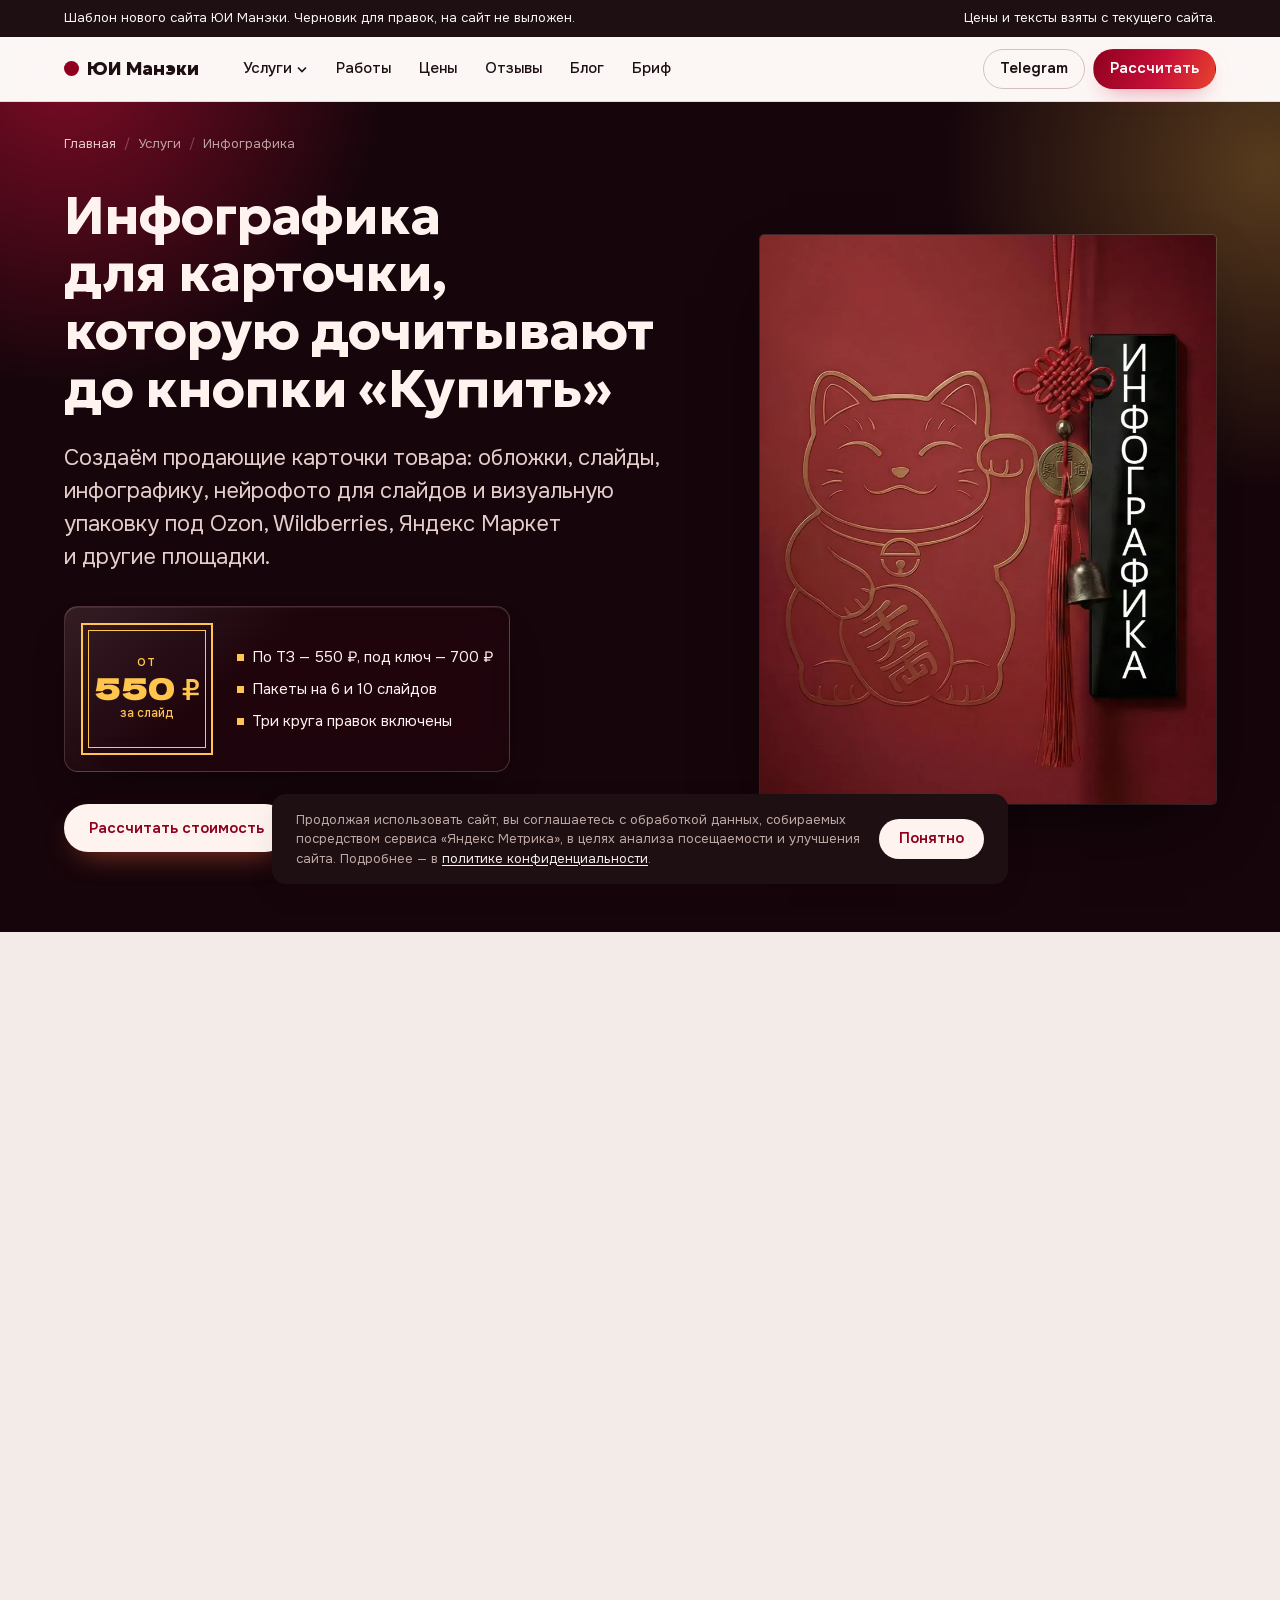
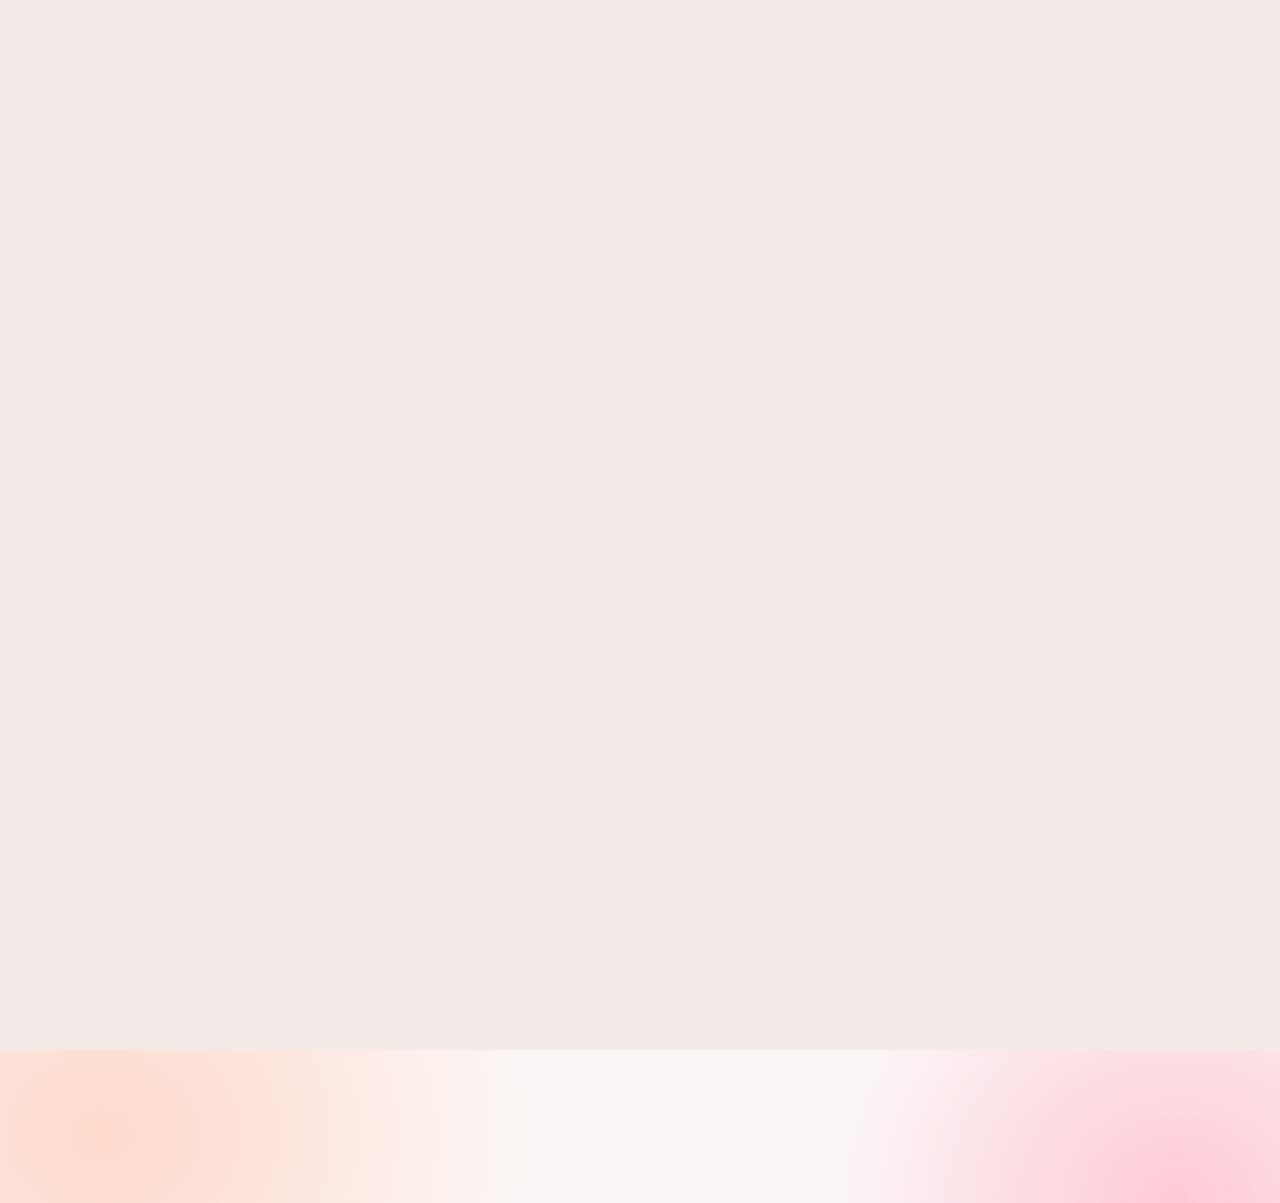
==== infografika-dlya-marketpleisov.html @ b100d5de "Шаблон нового сайта ЮИ Манэки для показа Черновик, не боевой сайт: страницы закрыты от поиска, заявк" ====
<!doctype html>
<html lang="ru">
<head>
<meta charset="utf-8">
<meta name="viewport" content="width=device-width, initial-scale=1, viewport-fit=cover">
<meta name="color-scheme" content="light">
<title>Инфографика для маркетплейсов — 550 ₽ за слайд, WB и Ozon</title>
<meta content="Продающие слайды: структура, акценты и превью под требования площадок. 550 ₽ за слайд, ИИ-фото для слайда от 300 ₽. Срок 2–3 дня." name="description"/>
<meta name="robots" content="noindex, nofollow">
<meta content="#090909" name="theme-color"/>
<meta content="#090909" name="msapplication-TileColor"/>
<meta content="/browserconfig.xml" name="msapplication-config"/>
<meta content="telephone=no" name="format-detection"/>
<meta content="Бюро визуального контента ЮИ Манэки" name="author"/>
<meta content="ru_RU" property="og:locale"/>
<meta content="website" property="og:type"/>
<meta content="ЮИ Манэки" property="og:site_name"/>
<meta content="Инфографика для маркетплейсов — карточки WB и Ozon от 550 ₽ за слайд | ЮИ Манэки" property="og:title"/>
<meta content="Создаём инфографику и дизайн карточек товаров для Ozon, Wildberries и Яндекс Маркета: обложки, слайды, структура и визуальная упаковка." property="og:description"/>
<meta content="https://ui-maneki.ru/infografika-dlya-marketpleisov.html" property="og:url"/>
<meta content="https://ui-maneki.ru/infografika-dlya-marketpleisov-stoimost-tarif.webp" property="og:image"/>
<meta content="image/webp" property="og:image:type"/>
<meta content="1600" property="og:image:width"/>
<meta content="567" property="og:image:height"/>
<meta content="Инфографика для маркетплейсов и дизайн карточек товара — ЮИ Манэки" property="og:image:alt"/>
<meta content="summary_large_image" name="twitter:card"/>
<meta content="Инфографика для маркетплейсов — карточки WB и Ozon от 550 ₽ за слайд | ЮИ Манэки" name="twitter:title"/>
<meta content="Инфографика для Ozon, Wildberries и Яндекс Маркета: продающие слайды, обложки, нейрофото и карточки товара." name="twitter:description"/>
<meta content="https://ui-maneki.ru/infografika-dlya-marketpleisov-stoimost-tarif.webp" name="twitter:image"/>
<link href="https://ui-maneki.ru/infografika-dlya-marketpleisov.html" rel="canonical"/>
<link href="https://ui-maneki.ru/infografika-dlya-marketpleisov.html" hreflang="ru-RU" rel="alternate"/>
<link href="https://ui-maneki.ru/infografika-dlya-marketpleisov.html" hreflang="x-default" rel="alternate"/>
<link href="https://ui-maneki.ru/favicon.ico" rel="shortcut icon" type="image/x-icon"/>
<link href="https://ui-maneki.ru/favicon.ico" rel="icon" sizes="any" type="image/x-icon"/>
<link href="https://ui-maneki.ru/favicon-48x48.png" rel="icon" sizes="48x48" type="image/png"/>
<link href="https://ui-maneki.ru/favicon-32x32.png" rel="icon" sizes="32x32" type="image/png"/>
<link href="https://ui-maneki.ru/favicon-16x16.png" rel="icon" sizes="16x16" type="image/png"/>
<link href="https://ui-maneki.ru/apple-touch-icon.png" rel="apple-touch-icon" sizes="180x180"/>
<link href="https://ui-maneki.ru/site.webmanifest" rel="manifest"/>
<script type="application/ld+json">{"@context": "https://schema.org", "@type": "WebPage", "@id": "https://ui-maneki.ru/infografika-dlya-marketpleisov.html#webpage", "name": "Инфографика для маркетплейсов и дизайн карточек товара", "url": "https://ui-maneki.ru/infografika-dlya-marketpleisov.html", "description": "Инфографика для маркетплейсов, дизайн карточек товара для Ozon, Wildberries и Яндекс Маркета.", "inLanguage": "ru", "isPartOf": {"@id": "https://ui-maneki.ru/#website"}, "about": {"@id": "https://ui-maneki.ru/#organization"}, "primaryImageOfPage": {"@type": "ImageObject", "url": "https://ui-maneki.ru/infografika-dlya-marketpleisov-stoimost-tarif.webp"}}</script>
<script type="application/ld+json">{"@context": "https://schema.org", "@type": "WebSite", "@id": "https://ui-maneki.ru/#website", "url": "https://ui-maneki.ru/", "name": "ЮИ Манэки", "inLanguage": "ru", "publisher": {"@id": "https://ui-maneki.ru/#organization"}, "description": "Бюро визуального контента ЮИ Манэки: нейрофото, нейровидео, нейроконтент и инфографика для брендов, товаров, маркетплейсов и соцсетей."}</script>
<script type="application/ld+json">{"@context": "https://schema.org", "@type": ["Organization", "ProfessionalService"], "priceRange": "₽₽", "taxID": "667010718983", "vatID": "667010718983", "@id": "https://ui-maneki.ru/#organization", "name": "Бюро визуального контента ЮИ Манэки", "alternateName": ["ЮИ Манэки", "Юи Манэки", "UI Maneki"], "url": "https://ui-maneki.ru/", "brand": "ЮИ Манэки", "logo": "https://ui-maneki.ru/apple-touch-icon.png", "image": "https://ui-maneki.ru/neirofoto-neirovideo-dlya-brendov-i-marketpleisov-yui-maneki-hero.webp", "description": "ЮИ Манэки создаёт нейрофото, нейровидео, нейроконтент и инфографику для брендов, маркетплейсов и соцсетей. Бюро находится в Екатеринбурге и работает с проектами по всей России.", "telephone": "+79126482826", "email": "seoinfolab@gmail.com", "address": {"@type": "PostalAddress", "addressLocality": "Екатеринбург", "addressRegion": "Свердловская область", "addressCountry": "RU"}, "geo": {"@type": "GeoCoordinates", "latitude": 56.8519, "longitude": 60.6122}, "areaServed": [{"@type": "Country", "name": "Россия"}, {"@type": "City", "name": "Екатеринбург"}], "contactPoint": [{"@type": "ContactPoint", "contactType": "customer support", "telephone": "+79126482826", "email": "seoinfolab@gmail.com", "areaServed": "RU", "availableLanguage": ["ru"]}], "sameAs": ["https://t.me/Irinaaaaaaak", "https://t.me/seolabmp", "https://vk.com/uimaneki", "https://ru.pinterest.com/neurocontentstudio/", "https://www.avito.ru/brands/5de7ce368de156627c8827f77917a1fe", "https://yandex.ru/profile/78532066268"], "knowsAbout": ["Инфографика для маркетплейсов", "Инфографика карточки товара", "Дизайн карточек для маркетплейсов", "Инфографика для Ozon", "Инфографика для Wildberries", "Продающая карточка товара", "Нейрофото для инфографики"]}</script>
<script type="application/ld+json">{"@context": "https://schema.org", "@type": "Service", "@id": "https://ui-maneki.ru/infografika-dlya-marketpleisov.html#service", "name": "Инфографика для маркетплейсов и дизайн карточек товара", "serviceType": "Создание инфографики, обложек и дизайна карточек товара для маркетплейсов", "url": "https://ui-maneki.ru/infografika-dlya-marketpleisov.html", "provider": {"@id": "https://ui-maneki.ru/#organization"}, "areaServed": [{"@type": "Country", "name": "Россия"}, {"@type": "City", "name": "Екатеринбург"}], "audience": {"@type": "Audience", "audienceType": "Селлеры, бренды и магазины на маркетплейсах"}, "offers": {"@type": "Offer", "price": "550", "priceCurrency": "RUB", "availability": "https://schema.org/InStock", "url": "https://ui-maneki.ru/tariffs.html#infographics"}, "hasOfferCatalog": {"@type": "OfferCatalog", "name": "Форматы инфографики для маркетплейсов", "itemListElement": [{"@type": "Offer", "itemOffered": {"@type": "Service", "name": "Инфографика карточки товара"}}, {"@type": "Offer", "itemOffered": {"@type": "Service", "name": "Дизайн карточек для маркетплейсов"}}, {"@type": "Offer", "itemOffered": {"@type": "Service", "name": "Обложки и A/B-тесты"}}, {"@type": "Offer", "itemOffered": {"@type": "Service", "name": "Инфографика для Ozon и Wildberries"}}]}}</script>
<script type="application/ld+json">{"@context": "https://schema.org", "@type": "FAQPage", "mainEntity": [{"@type": "Question", "name": "Какая инфографика нужна для маркетплейсов?", "acceptedAnswer": {"@type": "Answer", "text": "Обычно нужна обложка, слайды с преимуществами, характеристиками, комплектацией, размерами, сценарием использования и визуальными акцентами, которые помогают покупателю быстрее понять товар."}}, {"@type": "Question", "name": "Вы делаете дизайн карточек для Ozon и Wildberries?", "acceptedAnswer": {"@type": "Answer", "text": "Да. Создаём инфографику и дизайн карточек для Ozon, Wildberries, Яндекс Маркета и других площадок с учётом задачи товара и требований категории."}}, {"@type": "Question", "name": "Можно ли заказать инфографику без готового ТЗ?", "acceptedAnswer": {"@type": "Answer", "text": "Да. Можно заказать формат под ключ: мы изучим товар, конкурентов, преимущества и соберём структуру слайдов."}}, {"@type": "Question", "name": "Сколько стоит инфографика для маркетплейсов?", "acceptedAnswer": {"@type": "Answer", "text": "Базовая стоимость — от 550 рублей за слайд по ТЗ. Итог зависит от количества слайдов, сложности визуала, необходимости нейрофото и объёма работы под ключ."}}]}</script>
<script type="application/ld+json">{"@context": "https://schema.org", "@type": "BreadcrumbList", "itemListElement": [{"@type": "ListItem", "position": 1, "name": "Главная", "item": "https://ui-maneki.ru/"}, {"@type": "ListItem", "position": 2, "name": "Инфографика для маркетплейсов", "item": "https://ui-maneki.ru/infografika-dlya-marketpleisov.html"}]}</script>
<link rel="preload" href="fonts/geologica-cyrillic.woff2" as="font" type="font/woff2" crossorigin>
<link rel="preload" href="fonts/onest-cyrillic.woff2" as="font" type="font/woff2" crossorigin>
<link rel="stylesheet" href="css/site.css">
</head>
<body>
<a class="skip" href="#main">К содержанию</a>
<div class="tpl-note"><div class="wrap"><span>Шаблон нового сайта ЮИ Манэки. Черновик для правок, на сайт не выложен.</span><span>Цены и тексты взяты с текущего сайта.</span></div></div>
<header class="hdr">
<div class="wrap hdr__in">
<a class="logo" href="index.html"><span class="logo__dot" aria-hidden="true"></span>ЮИ&nbsp;Манэки</a>
<nav class="nav" aria-label="Основное меню">
<button class="nav__trigger" type="button" aria-expanded="false" aria-controls="svc-panel" aria-current="true">Услуги<svg viewBox="0 0 12 12" aria-hidden="true"><path d="M2 4.5 6 8.5l4-4" fill="none" stroke="currentColor" stroke-width="1.6"/></svg></button>
<a class="nav__link" href="cases.html">Работы</a><a class="nav__link" href="tariffs.html">Цены</a><a class="nav__link" href="index.html#reviews">Отзывы</a><a class="nav__link" href="blog/index.html">Блог</a><a class="nav__link" href="brief.html">Бриф</a>
</nav>
<div class="hdr__act">
<a class="btn btn--ghost btn--sm hdr__tg" href="https://t.me/Irinaaaaaaak?text=%D0%97%D0%B4%D1%80%D0%B0%D0%B2%D1%81%D1%82%D0%B2%D1%83%D0%B9%D1%82%D0%B5%21%20%D0%9D%D1%83%D0%B6%D0%BD%D0%B0%20%D0%B8%D0%BD%D1%84%D0%BE%D0%B3%D1%80%D0%B0%D1%84%D0%B8%D0%BA%D0%B0%20%D0%B4%D0%BB%D1%8F%20%D0%BA%D0%B0%D1%80%D1%82%D0%BE%D1%87%D0%BA%D0%B8.%20%D0%9F%D0%BE%D1%81%D1%87%D0%B8%D1%82%D0%B0%D0%B5%D1%82%D0%B5%3F" target="_blank" rel="noopener">Telegram</a>
<a class="btn btn--fill btn--sm hdr__calc" href="#calc">Рассчитать</a>
<button class="hdr__menu" type="button" aria-expanded="false" aria-controls="sheet" aria-label="Открыть меню"><svg viewBox="0 0 20 20" aria-hidden="true"><path d="M3 6h14M3 10h14M3 14h14" fill="none" stroke="currentColor" stroke-width="1.6"/></svg></button>
</div>
</div>
<div class="svc-panel" id="svc-panel" hidden>
<div class="svc-panel__grid">
<div><p class="svc-panel__h">Услуги бюро</p><ul class="mm-list"><li><a class="mm-item" href="neirofoto-dlya-marketpleisov.html"><span class="mm-item__img"><img src="assets/cases/neirofoto/neirofoto-13.webp" srcset="assets/cases/neirofoto/neirofoto-13-w200.webp 200w, assets/cases/neirofoto/neirofoto-13.webp 1529w" sizes="56px" alt="Нейрофотосессия для личного бренда — кадр 13" width="1529" height="2048" decoding="async" loading="lazy"></span><b>ИИ‑фото товара</b><small>Товар в сцене или на ИИ‑модели</small><span class="mm-item__price">от 500 ₽ за кадр</span></a></li><li><a class="mm-item" href="infografika-dlya-marketpleisov.html"><span class="mm-item__img"><img src="keisy-infografiki-dlya-marketpleisov-560.webp" srcset="keisy-infografiki-dlya-marketpleisov-560-w200.webp 200w, keisy-infografiki-dlya-marketpleisov-560.webp 560w" sizes="56px" alt="" width="560" height="700" decoding="async" loading="lazy"></span><b>Инфографика</b><small>Обложка и слайды для WB и Ozon</small><span class="mm-item__price">от 550 ₽ за слайд</span></a></li><li><a class="mm-item" href="neirovideo-dlya-brenda.html"><span class="mm-item__img"><img src="assets/posters/neirovideo-05.webp" srcset="assets/posters/neirovideo-05-w200.webp 200w, assets/posters/neirovideo-05.webp 800w" sizes="56px" alt="" width="800" height="1072" decoding="async" loading="lazy"></span><b>Нейровидео</b><small>Оживление обложки и ролики</small><span class="mm-item__price">от 1 200 ₽ оживление кадра</span></a></li><li><a class="mm-item" href="neirofoto-dlya-lyudey.html"><span class="mm-item__img"><img src="assets/cases/neirofoto/neirofoto-06.webp" srcset="assets/cases/neirofoto/neirofoto-06-w200.webp 200w, assets/cases/neirofoto/neirofoto-06.webp 1143w" sizes="56px" alt="Нейрофотосессия для личного бренда — кадр 6" width="1143" height="2048" decoding="async" loading="lazy"></span><b>ИИ‑фотосессия</b><small>Портреты по вашим фотографиям</small><span class="mm-item__price">от 400 ₽ за кадр</span></a></li><li><a class="mm-item" href="neirokontent-dlya-brendov.html"><span class="mm-item__img"><img src="assets/cases/neirokontent/neirokontent-06.webp" srcset="assets/cases/neirokontent/neirokontent-06-w200.webp 200w, assets/cases/neirokontent/neirokontent-06.webp 781w" sizes="56px" alt="Нейроконтент: имиджевый визуал для бренда — кадр 6" width="781" height="1400" decoding="async" loading="lazy"></span><b>Нейроконтент</b><small>Фото, видео и слайды в одном стиле</small><span class="mm-item__price">от 500 ₽ пакеты визуала</span></a></li><li><a class="mm-item" href="cases.html"><span class="mm-item__img"><img src="assets/cases/neirokontent/neirokontent-04.webp" srcset="assets/cases/neirokontent/neirokontent-04-w200.webp 200w, assets/cases/neirokontent/neirokontent-04.webp 1045w" sizes="56px" alt="Нейроконтент: имиджевый визуал для бренда — кадр 4" width="1045" height="1400" decoding="async" loading="lazy"></span><b>Все работы</b><small>Фото, ролики и контент бюро</small><span class="mm-item__price">41 работа</span></a></li></ul></div>
<div class="mm-promo"><div class="glows" aria-hidden="true"><span class="glow glow--1"></span><span class="glow glow--3"></span></div>
<p class="mm-promo__t">Посчитайте заказ по прайсу</p>
<ul class="mm-promo__list"><li><span>Фото товара</span><i></i><b>от 500 ₽</b></li><li><span>Фотосессия</span><i></i><b>от 400 ₽</b></li><li><span>Инфографика</span><i></i><b>от 550 ₽</b></li><li><span>Оживление кадра</span><i></i><b>от 1 200 ₽</b></li></ul>
<a class="btn btn--on-field btn--sm" href="#calc">Открыть калькулятор</a></div>
</div>
<div class="svc-panel__foot"><a href="tariffs.html">Полный прайс</a><a href="brief.html">Заполнить бриф</a><a href="https://t.me/Irinaaaaaaak?text=%D0%97%D0%B4%D1%80%D0%B0%D0%B2%D1%81%D1%82%D0%B2%D1%83%D0%B9%D1%82%D0%B5%21%20%D0%9D%D1%83%D0%B6%D0%BD%D0%B0%20%D0%B8%D0%BD%D1%84%D0%BE%D0%B3%D1%80%D0%B0%D1%84%D0%B8%D0%BA%D0%B0%20%D0%B4%D0%BB%D1%8F%20%D0%BA%D0%B0%D1%80%D1%82%D0%BE%D1%87%D0%BA%D0%B8.%20%D0%9F%D0%BE%D1%81%D1%87%D0%B8%D1%82%D0%B0%D0%B5%D1%82%D0%B5%3F" target="_blank" rel="noopener">Написать в Telegram</a><span>Отвечаем в течение рабочего дня</span></div>
</div>
</header>
<div class="nav-scrim" hidden></div>
<div class="sheet" id="sheet" role="dialog" aria-modal="true" aria-label="Меню" hidden>
<div class="sheet__top"><a class="logo" href="index.html"><span class="logo__dot" aria-hidden="true"></span>ЮИ&nbsp;Манэки</a>
<button class="hdr__menu sheet__close" type="button" aria-label="Закрыть меню"><svg viewBox="0 0 20 20" aria-hidden="true"><path d="m5 5 10 10M15 5 5 15" fill="none" stroke="currentColor" stroke-width="1.8"/></svg></button></div>
<p class="sheet__h">Услуги</p>
<ul class="sheet__svc"><li><a href="neirofoto-dlya-marketpleisov.html">ИИ‑фото товара<span>от 500 ₽</span></a></li><li><a href="infografika-dlya-marketpleisov.html">Инфографика<span>от 550 ₽</span></a></li><li><a href="neirovideo-dlya-brenda.html">Нейровидео<span>от 1 200 ₽</span></a></li><li><a href="neirofoto-dlya-lyudey.html">ИИ‑фотосессия<span>от 400 ₽</span></a></li><li><a href="neirokontent-dlya-brendov.html">Нейроконтент<span>от 500 ₽</span></a></li></ul>
<p class="sheet__h">Бюро</p>
<div class="sheet__links"><a href="cases.html">Работы</a><a href="tariffs.html">Цены</a><a href="index.html#reviews">Отзывы</a><a href="blog/index.html">Блог</a><a href="brief.html">Бриф</a><a href="documents.html">Документы</a></div>
<div class="sheet__cta"><a class="btn btn--fill" href="https://t.me/Irinaaaaaaak?text=%D0%97%D0%B4%D1%80%D0%B0%D0%B2%D1%81%D1%82%D0%B2%D1%83%D0%B9%D1%82%D0%B5%21%20%D0%9D%D1%83%D0%B6%D0%BD%D0%B0%20%D0%B8%D0%BD%D1%84%D0%BE%D0%B3%D1%80%D0%B0%D1%84%D0%B8%D0%BA%D0%B0%20%D0%B4%D0%BB%D1%8F%20%D0%BA%D0%B0%D1%80%D1%82%D0%BE%D1%87%D0%BA%D0%B8.%20%D0%9F%D0%BE%D1%81%D1%87%D0%B8%D1%82%D0%B0%D0%B5%D1%82%D0%B5%3F" target="_blank" rel="noopener">Написать в Telegram</a><a class="btn btn--ghost" href="#calc">Рассчитать стоимость</a></div>
<p class="sheet__h">Связь</p>
<p class="sheet__contacts"><span>+7 912 648-28-26</span><span>seoinfolab@gmail.com</span><span>Екатеринбург, работаем по всей России</span></p>
</div>
<main id="main">
<section class="shero night"><div class="glows" aria-hidden="true"><span class="glow glow--1"></span><span class="glow glow--3"></span></div><div class="wrap">
<nav aria-label="Хлебные крошки"><ol class="crumbs"><li><a href="index.html">Главная</a></li><li><span aria-current="page">Услуги</span></li><li><span aria-current="page">Инфографика</span></li></ol></nav>
<div class="shero__grid">
<div>
<h1>Инфографика для карточки, которую дочитывают до кнопки «Купить»</h1>
<p class="shero__lead">Создаём продающие карточки товара: обложки, слайды, инфографику, нейрофото для слайдов и визуальную упаковку под Ozon, Wildberries, Яндекс Маркет и другие площадки.</p>
<div class="shero__deal glass glass--dark" data-spot><div class="seal" aria-label="от 550 ₽ за слайд"><span class="seal__from">от</span><span class="seal__num">550 ₽</span><span class="seal__unit">за слайд</span></div><ul class="facts"><li>По ТЗ — 550 ₽, под ключ — 700 ₽</li><li>Пакеты на 6 и 10 слайдов</li><li>Три круга правок включены</li></ul></div>
<div class="shero__cta"><a class="btn btn--on-field" href="#calc">Рассчитать стоимость</a><a class="btn btn--ghost-field" href="https://t.me/Irinaaaaaaak?text=%D0%97%D0%B4%D1%80%D0%B0%D0%B2%D1%81%D1%82%D0%B2%D1%83%D0%B9%D1%82%D0%B5%21%20%D0%9D%D1%83%D0%B6%D0%BD%D0%B0%20%D0%B8%D0%BD%D1%84%D0%BE%D0%B3%D1%80%D0%B0%D1%84%D0%B8%D0%BA%D0%B0%20%D0%B4%D0%BB%D1%8F%20%D0%BA%D0%B0%D1%80%D1%82%D0%BE%D1%87%D0%BA%D0%B8.%20%D0%9F%D0%BE%D1%81%D1%87%D0%B8%D1%82%D0%B0%D0%B5%D1%82%D0%B5%3F" target="_blank" rel="noopener">Написать в Telegram</a></div>
</div>
<figure class="shero__media"><img src="keisy-infografiki-dlya-marketpleisov-800.webp" alt="Обложка раздела «Инфографика» бюро ЮИ Манэки" width="800" height="1000" fetchpriority="high"></figure>
</div></div></section>
<section class="sec sec--alt" id="tasks"><div class="wrap"><header class="sec__head sec__head--split" data-reveal><h2>Карточка товара должна продавать с первого экрана</h2><p>Покупатель быстро сканирует выдачу и карточку товара, поэтому важны понятная обложка, сильные слайды, аккуратная структура и визуальные акценты, которые помогают выбрать именно ваш продукт.</p></header><div class="items" data-stagger><div class="item" data-reveal><h3>Обложка карточки</h3><p>Главный слайд, который должен выделить товар в выдаче и сразу объяснить его ценность.</p></div><div class="item" data-reveal><h3>Слайды преимуществ</h3><p>Акценты, характеристики, комплектация, сценарии использования и причины выбрать товар.</p></div><div class="item" data-reveal><h3>Нейрофото в карточку</h3><p>Создаём или дорабатываем визуалы товара, чтобы слайды выглядели современно и цельно.</p></div><div class="item" data-reveal><h3>Ozon, WB, Яндекс Маркет</h3><p>Собираем дизайн под площадку, категорию товара и нужные форматы выгрузки.</p></div></div></div></section>
<section class="sec night" id="primery"><div class="glows" aria-hidden="true"><span class="glow glow--2"></span></div><div class="wrap"><header class="sec__head sec__head--split" data-reveal><h2>Инфографика бюро</h2><p>Обложки и иллюстрации бюро к разделу. Нажмите на кадр, чтобы рассмотреть крупно.</p></header><ul class="gallery" id="g-info" data-lb-group data-stagger><li data-reveal><button class="gal" type="button" data-lb-item data-kind="img" data-src="keisy-infografiki-dlya-marketpleisov-800.webp" data-alt="Обложка раздела «Инфографика» бюро ЮИ Манэки"><img src="keisy-infografiki-dlya-marketpleisov-800.webp" srcset="keisy-infografiki-dlya-marketpleisov-800-w600.webp 600w, keisy-infografiki-dlya-marketpleisov-800.webp 800w" sizes="(min-width: 64rem) 300px, (min-width: 40rem) 33vw, 50vw" alt="Обложка раздела «Инфографика» бюро ЮИ Манэки" width="800" height="1000" decoding="async" loading="lazy"><span class="vh">Открыть крупно</span></button></li><li data-reveal><button class="gal" type="button" data-lb-item data-kind="img" data-src="portfolio-infografiki-dlya-marketpleisov.webp" data-alt="Иллюстрация бюро к разделу инфографики для маркетплейсов"><img src="portfolio-infografiki-dlya-marketpleisov.webp" srcset="portfolio-infografiki-dlya-marketpleisov-w600.webp 600w, portfolio-infografiki-dlya-marketpleisov.webp 1600w" sizes="(min-width: 64rem) 300px, (min-width: 40rem) 33vw, 50vw" alt="Иллюстрация бюро к разделу инфографики для маркетплейсов" width="1600" height="567" decoding="async" loading="lazy"><span class="vh">Открыть крупно</span></button></li><li data-reveal><button class="gal" type="button" data-lb-item data-kind="img" data-src="infografika-dlya-marketpleisov-stoimost-tarif.webp" data-alt="Иллюстрация бюро к тарифам на инфографику"><img src="infografika-dlya-marketpleisov-stoimost-tarif.webp" srcset="infografika-dlya-marketpleisov-stoimost-tarif-w600.webp 600w, infografika-dlya-marketpleisov-stoimost-tarif.webp 1600w" sizes="(min-width: 64rem) 300px, (min-width: 40rem) 33vw, 50vw" alt="Инфографика для маркетплейсов и дизайн карточек товара" title="Инфографика для маркетплейсов — ЮИ Манэки" width="1600" height="567" decoding="async" loading="lazy"><span class="vh">Открыть крупно</span></button></li><li data-reveal><button class="gal" type="button" data-lb-item data-kind="img" data-src="brif-na-infografiku-dlya-marketpleisov.webp" data-alt="Иллюстрация бюро к брифу на инфографику"><img src="brif-na-infografiku-dlya-marketpleisov.webp" srcset="brif-na-infografiku-dlya-marketpleisov-w600.webp 600w, brif-na-infografiku-dlya-marketpleisov.webp 1600w" sizes="(min-width: 64rem) 300px, (min-width: 40rem) 33vw, 50vw" alt="Иллюстрация бюро к брифу на инфографику" width="1600" height="567" decoding="async" loading="lazy"><span class="vh">Открыть крупно</span></button></li></ul></div></section>
<section class="sec sec--alt" id="formats"><div class="wrap"><header class="sec__head sec__head--split" data-reveal><h2>Инфографика по ТЗ или под ключ</h2><p>Можно прийти с готовым техническим заданием или отдать задачу полностью: от анализа до готового комплекта слайдов.</p></header><div class="formats" data-stagger><article class="format" data-reveal data-spot><h3>Инфографика по ТЗ</h3><p>Подходит, если у вас уже есть структура карточки, тексты, референсы и понимание, что должно быть на каждом слайде.</p><ul><li><span>от 550 рублей за слайд</span></li><li><span>3 круга правок</span></li><li><span>подготовка к загрузке</span></li></ul></article><article class="format" data-reveal data-spot><h3>Карточка под ключ</h3><p>Берём на себя анализ товара, конкурентов, преимуществ и структуру слайдов. Подходит, если нужно быстро получить готовую карточку.</p><ul><li><span>обложка и дополнительные слайды</span></li><li><span>логика продажи</span></li><li><span>визуальная концепция</span></li></ul></article><article class="format" data-reveal data-spot><h3>Пакеты и A/B-тесты</h3><p>Готовим комплект из 6 или 10 слайдов, варианты обложек, нейрофото для слайдов и видеообложку при необходимости.</p><ul><li><span>6 или 10 слайдов</span></li><li><span>A/B-варианты</span></li><li><span>нейрофото для товара</span></li></ul></article></div></div></section>
<section class="sec sec--aurora" id="calc"><span id="pricing" class="anchor" aria-hidden="true"></span>
<div class="wrap">
<header class="sec__head sec__head--split" data-reveal><h2>Посчитайте заказ</h2><p>Цены из прайса бюро. Итог подтверждаем после брифа: на цену влияют сложность сцены и число предметов в кадре.</p></header>
<div class="calc" data-calc>
<form class="calc__form" data-calc-form aria-label="Параметры заказа">
<fieldset><legend>Что нужно</legend><div class="segs">
<label class="seg"><input type="radio" name="svc" value="product"><span>Фото товара</span></label><label class="seg"><input type="radio" name="svc" value="people"><span>Фотосессия</span></label><label class="seg"><input type="radio" name="svc" value="info" checked><span>Инфографика</span></label><label class="seg"><input type="radio" name="svc" value="video"><span>Видео</span></label>
</div><p class="calc__hint">Нейроконтент считаем по задаче: <a href="https://t.me/Irinaaaaaaak?text=%D0%97%D0%B4%D1%80%D0%B0%D0%B2%D1%81%D1%82%D0%B2%D1%83%D0%B9%D1%82%D0%B5%21%20%D0%9D%D1%83%D0%B6%D0%B5%D0%BD%20%D0%B2%D0%B8%D0%B7%D1%83%D0%B0%D0%BB%20%D0%B4%D0%BB%D1%8F%20%D0%B1%D1%80%D0%B5%D0%BD%D0%B4%D0%B0%20%D0%B2%20%D0%BE%D0%B4%D0%BD%D0%BE%D0%BC%20%D1%81%D1%82%D0%B8%D0%BB%D0%B5." target="_blank" rel="noopener">напишите в Telegram</a>.</p></fieldset>

<div class="calc__group" data-group="product" hidden>
<div><label class="lbl" for="c-p-qty">Сколько кадров</label>
<div class="calc__row"><div class="stepper"><button type="button" data-step="-1" aria-label="Меньше: кадров">−</button><input id="c-p-qty" type="number" inputmode="numeric" min="2" max="40" value="5"><button type="button" data-step="1" aria-label="Больше: кадров">+</button></div><div class="quick" data-for="c-p-qty" role="group" aria-label="Пакеты кадров"><button type="button" data-set="5" aria-pressed="true">5</button><button type="button" data-set="10" aria-pressed="false">10</button><button type="button" data-set="15" aria-pressed="false">15</button><button type="button" data-set="20" aria-pressed="false">20</button></div></div>
<p class="calc__hint">Пакеты на 5, 10, 15 и 20 кадров — для одного товара. Минимальный заказ — 2 кадра.</p></div>
<fieldset><legend>Товары в заказе</legend><div class="segs"><label class="seg"><input type="radio" name="p-mode" value="one" checked><span>Один товар</span></label><label class="seg"><input type="radio" name="p-mode" value="many"><span>Разные товары</span></label></div></fieldset>
</div>

<div class="calc__group" data-group="people" hidden>
<div><label class="lbl" for="c-l-qty">Сколько кадров</label>
<div class="calc__row"><div class="stepper"><button type="button" data-step="-1" aria-label="Меньше: кадров">−</button><input id="c-l-qty" type="number" inputmode="numeric" min="2" max="40" value="10"><button type="button" data-step="1" aria-label="Больше: кадров">+</button></div><div class="quick" data-for="c-l-qty" role="group" aria-label="Пакеты кадров"><button type="button" data-set="10" aria-pressed="true">10</button><button type="button" data-set="15" aria-pressed="false">15</button><button type="button" data-set="20" aria-pressed="false">20</button></div></div></div>
<fieldset><legend>Людей в кадре</legend><div class="segs"><label class="seg"><input type="radio" name="l-persons" value="1" checked><span>1 человек</span></label><label class="seg"><input type="radio" name="l-persons" value="2"><span>2 человека</span></label><label class="seg"><input type="radio" name="l-persons" value="3"><span>3 человека</span></label></div>
<p class="calc__hint">За каждого следующего человека в кадре — плюс 50 ₽ к цене кадра.</p></fieldset>
</div>

<div class="calc__group" data-group="info">
<div><label class="lbl" for="c-i-qty">Сколько слайдов</label>
<div class="calc__row"><div class="stepper"><button type="button" data-step="-1" aria-label="Меньше: слайдов">−</button><input id="c-i-qty" type="number" inputmode="numeric" min="1" max="20" value="6"><button type="button" data-step="1" aria-label="Больше: слайдов">+</button></div><div class="quick" data-for="c-i-qty" role="group" aria-label="Пакеты слайдов"><button type="button" data-set="6" aria-pressed="true">6 — пакет</button><button type="button" data-set="10" aria-pressed="false">10 — пакет</button></div></div></div>
<fieldset><legend>Формат</legend><div class="segs"><label class="seg"><input type="radio" name="i-mode" value="tz" checked><span>По вашему ТЗ</span></label><label class="seg"><input type="radio" name="i-mode" value="key"><span>Под ключ</span></label></div></fieldset>
<div class="segs" style="display:grid;gap:.75rem">
<label class="chk"><input type="checkbox" id="c-i-photo" disabled><span>Нейрофото на каждый слайд<small>300 ₽ за слайд</small></span></label>
<label class="chk"><input type="checkbox" id="c-i-cover" disabled><span>Видеообложка<small>1 200 ₽</small></span></label>
<p class="calc__hint" data-info-hint>Нейрофото и оживлённая обложка уже входят в пакет на 6 и 10 слайдов.</p>
</div>
</div>

<div class="calc__group" data-group="video" hidden>
<fieldset><legend>Что сделать</legend><div class="segs"><label class="seg"><input type="radio" name="v-kind" value="anim" checked><span>Оживить кадр</span></label><label class="seg"><input type="radio" name="v-kind" value="roll"><span>Ролик от 30 секунд</span></label></div></fieldset>
<div data-video-qty><label class="lbl" for="c-v-qty">Сколько кадров оживить</label>
<div class="calc__row"><div class="stepper"><button type="button" data-step="-1" aria-label="Меньше: кадров" disabled>−</button><input id="c-v-qty" type="number" inputmode="numeric" min="1" max="10" value="1"><button type="button" data-step="1" aria-label="Больше: кадров">+</button></div></div>
<p class="calc__hint">Каждый кадр — до 5 секунд движения.</p></div>
</div>
</form>

<aside class="receipt glass" aria-label="Расчёт" aria-live="polite" data-spot>
<p class="receipt__title">Расчёт по прайсу</p>
<ul class="receipt__lines" data-r-lines><li><span>Пакет «Оптимальный», 6 слайдов по ТЗ</span><span>5 900 ₽</span></li><li class="muted"><span>Те же работы без пакета</span><span>6 800 ₽</span></li></ul>
<p class="receipt__total"><span>Итого</span><b data-r-total>5 900 ₽</b></p>
<p class="receipt__meta" data-r-meta>Предоплата 50 % — 2 950 ₽</p>
<p class="receipt__tip" data-r-tip hidden></p>
<div class="receipt__cta"><a class="btn btn--fill" data-r-tg href="https://t.me/Irinaaaaaaak?text=%D0%97%D0%B4%D1%80%D0%B0%D0%B2%D1%81%D1%82%D0%B2%D1%83%D0%B9%D1%82%D0%B5!%20%D0%A0%D0%B0%D1%81%D1%87%D1%91%D1%82%20%D1%81%20%D1%81%D0%B0%D0%B9%D1%82%D0%B0%3A%20%D0%98%D0%BD%D1%84%D0%BE%D0%B3%D1%80%D0%B0%D1%84%D0%B8%D0%BA%D0%B0%2C%206%20%D1%81%D0%BB%D0%B0%D0%B9%D0%B4%D0%BE%D0%B2%20%D0%BF%D0%BE%20%D0%A2%D0%97%20%E2%80%94%205%C2%A0900%C2%A0%E2%82%BD.%20%D0%A5%D0%BE%D1%87%D1%83%20%D0%BE%D0%B1%D1%81%D1%83%D0%B4%D0%B8%D1%82%D1%8C%20%D0%B7%D0%B0%D0%BA%D0%B0%D0%B7." target="_blank" rel="noopener">Отправить в Telegram</a><a class="btn btn--ghost" data-r-lead href="#lead">Оставить заявку</a></div>
<p class="receipt__note" data-r-note>В пакет уже входят нейрофото для слайдов, оживление главной обложки и 2 нейрофото в подарок. 3 круга правок включены.</p>
</aside>
</div>

</div>
</section>
<section class="sec" id="process"><div class="wrap"><header class="sec__head" data-reveal><h2>Как создаём инфографику</h2><p>Сначала разбираем продукт и его задачу, потом превращаем преимущества в понятную визуальную структуру.</p></header><ol class="steps steps--3" data-stagger><li class="step"><span class="step__n">1</span><p>Получаем товар, площадку, исходники и пожелания</p></li><li class="step"><span class="step__n">2</span><p>Анализируем категорию, конкурентов и сильные стороны товара</p></li><li class="step"><span class="step__n">3</span><p>Собираем структуру карточки и визуальную концепцию</p></li><li class="step"><span class="step__n">4</span><p>Готовим обложку, слайды, нейрофото и графику</p></li><li class="step"><span class="step__n">5</span><p>Вносим правки и финализируем комплект</p></li><li class="step"><span class="step__n">6</span><p>Передаём готовые файлы для маркетплейса</p></li></ol><ul class="terms" data-stagger><li data-reveal data-spot><b>50 %</b>предоплата, остаток после готовности</li><li data-reveal data-spot><b>3 круга правок</b>по согласованному проекту</li><li data-reveal data-spot><b>Пакеты</b>6 и 10 слайдов дешевле поштучных</li><li data-reveal data-spot><b>Договор и чек</b>файлы готовы к загрузке</li></ul></div></section>
<section class="sec sec--alt" id="reviews"><div class="wrap"><header class="sec__head" data-reveal><h2>Что говорят заказчики</h2></header><ul class="reviews" id="rv-info" data-stagger><li class="rv" data-reveal><blockquote><p>Очень рад, что нашёл данного специалиста. Заказывал инфографику у четырёх разных людей. Бюро ЮИ Манэки — единственные, кто действительно слышит как специалист и понимает пожелания. Всё сделано в срок и на высоком уровне, моя карточка на WB теперь выделяется среди остальных.</p></blockquote><p class="rv__who"><span class="rv__ava" aria-hidden="true">В</span>Виталий</p></li><li class="rv" data-reveal><blockquote><p>Хочу выразить огромную благодарность команде Бюро ЮИ Манэки за профессионально выполненные услуги по созданию инфографики для WB! Работа была выполнена в срок, и результат превзошёл все ожидания. Инфографика получилась яркой, информативной и очень привлекательной. Она отлично подчеркнула наш товар и привлечёт внимание клиентов. Особенно хочу отметить внимательное отношение к нашим пожеланиям и оперативную связь на всех этапах работы. Рекомендую всем, кто ищет качественные услуги в области дизайна и инфографики!</p></blockquote><p class="rv__who"><span class="rv__ava" aria-hidden="true">М</span>Максим</p></li><li class="rv" data-reveal><blockquote><p>Заказала услугу по созданию инфографики для товара на Ozon, и результат превзошёл все ожидания! Всё сделано профессионально, креативно и с учётом всех деталей. Очень ответственная и исполнительная работа, выполнено в сжатые сроки без потери качества. Однозначно рекомендую сотрудничество!</p></blockquote><p class="rv__who"><span class="rv__ava" aria-hidden="true">А</span>Амалия</p></li></ul><div class="sec__foot"><a class="link-arrow" href="index.html#reviews">Все 24 отзыва</a></div></div></section>
<section class="sec" id="faq"><div class="wrap faq-wrap"><header class="sec__head" data-reveal><h2>FAQ по инфографике для маркетплейсов</h2><p>Что важно знать до заказа карточки.</p></header><div class="faq"><details class="qa"><summary>Сколько слайдов нужно для карточки товара?</summary><div class="qa__a"><p>Чаще всего хватает 6-10 слайдов: обложка, преимущества, характеристики, размеры, комплектация, сценарии использования и доверительные элементы.</p></div></details><details class="qa"><summary>Можно ли сделать инфографику для Ozon и Wildberries сразу?</summary><div class="qa__a"><p>Да. Можно подготовить комплект под несколько площадок, учитывая разные требования к формату и подаче.</p></div></details><details class="qa"><summary>Вы делаете только дизайн или ещё тексты?</summary><div class="qa__a"><p>Мы помогаем со структурой слайдов, формулировками преимуществ и визуальной логикой карточки. Если нужен отдельный SEO-текст для маркетплейса, это можно обсудить дополнительно.</p></div></details><details class="qa"><summary>Можно ли использовать нейрофото в инфографике?</summary><div class="qa__a"><p>Да. Это один из сильных форматов: нейрофото помогает сделать карточку визуально дороже и отличить товар от типовых фото конкурентов.</p></div></details></div></div></section>
<section class="sec night lead--bg" id="lead"><img class="bgimg parallax" src="zakazat-neirofoto-neirovideo-i-neirokontent-yui-maneki.webp" srcset="zakazat-neirofoto-neirovideo-i-neirokontent-yui-maneki-w900.webp 900w, zakazat-neirofoto-neirovideo-i-neirokontent-yui-maneki-w1200.webp 1200w, zakazat-neirofoto-neirovideo-i-neirokontent-yui-maneki.webp 1600w" sizes="100vw" alt="" width="1600" height="800" decoding="async" loading="lazy" aria-hidden="true"><div class="veil veil--lead"></div><div class="glows" aria-hidden="true"><span class="glow glow--1"></span></div><span id="contacts" class="anchor" aria-hidden="true"></span><span id="trust-contacts-title" class="anchor" aria-hidden="true"></span>
<div class="wrap lead">
<div class="lead__text" data-reveal>
<h2>Пришлите ссылку на товар или исходники — подскажем структуру карточки</h2>
<p>Можно начать с одного товара, обложки или полного комплекта слайдов для маркетплейса.</p>
<ul class="contacts">
<li><span>Telegram</span><a href="https://t.me/Irinaaaaaaak?text=%D0%97%D0%B4%D1%80%D0%B0%D0%B2%D1%81%D1%82%D0%B2%D1%83%D0%B9%D1%82%D0%B5%21%20%D0%9D%D1%83%D0%B6%D0%BD%D0%B0%20%D0%B8%D0%BD%D1%84%D0%BE%D0%B3%D1%80%D0%B0%D1%84%D0%B8%D0%BA%D0%B0%20%D0%B4%D0%BB%D1%8F%20%D0%BA%D0%B0%D1%80%D1%82%D0%BE%D1%87%D0%BA%D0%B8.%20%D0%9F%D0%BE%D1%81%D1%87%D0%B8%D1%82%D0%B0%D0%B5%D1%82%D0%B5%3F" target="_blank" rel="noopener">@Irinaaaaaaak</a></li>
<li><span>Телефон</span><a href="tel:+79126482826">+7 912 648-28-26</a></li>
<li><span>Почта</span><a href="mailto:seoinfolab@gmail.com">seoinfolab@gmail.com</a></li>
<li><span>Отвечаем</span><b>в течение рабочего дня</b></li>
</ul>
</div>
<div class="form glass" data-reveal><form action="#" class="contact-form" data-ajax-form="lead" data-form-title="Заявка: инфографика для маркетплейсов" data-metrika-goal="lead_infographics_submit" method="post" novalidate>
<div class="contact-form-grid">
<label class="brief-field"><span>Ваше имя</span><input name="name" placeholder="Как к вам обращаться" required type="text" autocomplete="name"></label>
<label class="brief-field"><span>Телеграм / телефон</span><input name="contact" placeholder="Удобный контакт" required type="text" autocomplete="tel" inputmode="tel"></label>
<label class="brief-field contact-form-wide"><span>Товар и площадка</span><textarea name="task" placeholder="Ozon, Wildberries, Яндекс Маркет, ссылка на товар, количество слайдов" required></textarea></label>
</div>
<label class="consent-check"><input data-consent="true" name="consent" required type="checkbox" value="yes"><span>Нажимая на кнопку, вы соглашаетесь с <a href="documents.html#doc-consent">обработкой персональных данных</a>.</span></label>
<div class="btn-row">
<button class="btn fill" type="submit">Отправить заявку</button>
<a class="btn" href="brief.html">Заполнить бриф</a>
</div>
<p aria-live="polite" class="form-status"></p>
</form></div>
</div>
</section>
<section class="sec sec--tight"><div class="wrap"><header class="sec__head" data-reveal><h2>Смежные услуги</h2></header><ul class="related" data-stagger><li data-reveal><a href="neirofoto-dlya-marketpleisov.html" data-spot>ИИ‑фото товара<span>от 500 ₽</span></a></li><li data-reveal><a href="neirovideo-dlya-brenda.html" data-spot>Нейровидео<span>от 1 200 ₽</span></a></li><li data-reveal><a href="neirofoto-dlya-lyudey.html" data-spot>ИИ‑фотосессия<span>от 400 ₽</span></a></li><li data-reveal><a href="neirokontent-dlya-brendov.html" data-spot>Нейроконтент<span>от 500 ₽</span></a></li></ul></div></section>
</main>
<footer class="ftr">
<img class="bgimg parallax" src="o-byuro-yui-maneki-vizualnyi-kontent-dlya-brendov-fon.webp" srcset="o-byuro-yui-maneki-vizualnyi-kontent-dlya-brendov-fon-w900.webp 900w, o-byuro-yui-maneki-vizualnyi-kontent-dlya-brendov-fon.webp 1600w" sizes="100vw" alt="" width="1600" height="750" decoding="async" loading="lazy" aria-hidden="true">
<div class="veil veil--foot"></div><div class="glows" aria-hidden="true"><span class="glow glow--1"></span></div>
<div class="wrap">
<p class="ftr__statement">Пришлите фото товара с телефона. <span>Кадры для карточки будут через 1–3 дня.</span></p>
<div class="ftr__cols">
<nav aria-label="Услуги"><p class="ftr__h">Услуги</p><ul><li><a href="neirofoto-dlya-marketpleisov.html">ИИ‑фото товара</a></li><li><a href="infografika-dlya-marketpleisov.html">Инфографика</a></li><li><a href="neirovideo-dlya-brenda.html">Нейровидео</a></li><li><a href="neirofoto-dlya-lyudey.html">ИИ‑фотосессия</a></li><li><a href="neirokontent-dlya-brendov.html">Нейроконтент</a></li></ul></nav>
<nav aria-label="Бюро"><p class="ftr__h">Бюро</p><ul><li><a href="cases.html">Работы</a></li><li><a href="tariffs.html">Цены</a></li><li><a href="index.html#reviews">Отзывы</a></li><li><a href="blog/index.html">Блог</a></li><li><a href="brief.html">Бриф</a></li><li><a href="documents.html">Документы</a></li></ul></nav>
<div><p class="ftr__h">Связь</p><ul>
<li><a href="https://t.me/Irinaaaaaaak" target="_blank" rel="noopener">Telegram @Irinaaaaaaak</a></li>
<li><a href="tel:+79126482826">+7 912 648-28-26</a></li>
<li><a href="mailto:seoinfolab@gmail.com">seoinfolab@gmail.com</a></li>
<li><a href="https://t.me/seolabmp" target="_blank" rel="noopener">Канал @seolabmp</a></li>
<li><a href="https://vk.com/uimaneki" target="_blank" rel="noopener">ВКонтакте</a> · <a href="https://ru.pinterest.com/neurocontentstudio/" target="_blank" rel="noopener">Pinterest</a></li>
<li><a href="https://yandex.ru/profile/78532066268" target="_blank" rel="noopener">Яндекс Карты</a> · <a href="https://www.avito.ru/brands/5de7ce368de156627c8827f77917a1fe" target="_blank" rel="noopener">Авито</a></li>
</ul></div>
</div>
<p class="ftr__legal">© 2026 Бюро визуального контента «ЮИ Манэки» · Крижановская Ирина Александровна · самозанятая · ИНН 667010718983 · Екатеринбург, работаем по всей России · по договору, с чеком</p>
</div>
</footer>
<div class="dock"><a class="btn btn--fill" href="https://t.me/Irinaaaaaaak?text=%D0%97%D0%B4%D1%80%D0%B0%D0%B2%D1%81%D1%82%D0%B2%D1%83%D0%B9%D1%82%D0%B5%21%20%D0%9D%D1%83%D0%B6%D0%BD%D0%B0%20%D0%B8%D0%BD%D1%84%D0%BE%D0%B3%D1%80%D0%B0%D1%84%D0%B8%D0%BA%D0%B0%20%D0%B4%D0%BB%D1%8F%20%D0%BA%D0%B0%D1%80%D1%82%D0%BE%D1%87%D0%BA%D0%B8.%20%D0%9F%D0%BE%D1%81%D1%87%D0%B8%D1%82%D0%B0%D0%B5%D1%82%D0%B5%3F" target="_blank" rel="noopener">Telegram</a><a class="btn btn--ghost" href="#calc">Рассчитать</a></div>
<dialog class="lb" data-lb aria-label="Просмотр работы">
<figure class="lb__fig"><figcaption class="lb__cap"></figcaption></figure>
<button class="lb__btn lb__close" type="button" aria-label="Закрыть"><svg viewBox="0 0 20 20" aria-hidden="true"><path d="m5 5 10 10M15 5 5 15" fill="none" stroke="currentColor" stroke-width="1.8"/></svg></button>
<button class="lb__btn lb__prev" type="button" aria-label="Предыдущая работа"><svg viewBox="0 0 20 20" aria-hidden="true"><path d="M12.5 4 6.5 10l6 6" fill="none" stroke="currentColor" stroke-width="1.8"/></svg></button>
<button class="lb__btn lb__next" type="button" aria-label="Следующая работа"><svg viewBox="0 0 20 20" aria-hidden="true"><path d="m7.5 4 6 6-6 6" fill="none" stroke="currentColor" stroke-width="1.8"/></svg></button>
</dialog>
<script>if (/(^|\.)ui-maneki\.ru$/.test(location.hostname)) {
(function(m,e,t,r,i,k,a){m[i]=m[i]||function(){(m[i].a=m[i].a||[]).push(arguments)};
m[i].l=1*new Date();
for (var j = 0; j < document.scripts.length; j++) { if (document.scripts[j].src === r) { return; } }
k=e.createElement(t),a=e.getElementsByTagName(t)[0],k.async=1,k.src=r,a.parentNode.insertBefore(k,a)})
(window, document, "script", "https://mc.yandex.ru/metrika/tag.js", "ym");
ym(108579712, "init", {clickmap:true,trackLinks:true,accurateTrackBounce:true,webvisor:true,trackHash:true});
}</script>
<noscript><div><img src="https://mc.yandex.ru/watch/108579712" style="position:absolute; left:-9999px;" alt=""/></div></noscript>
<script defer src="metrika-config.js"></script>
<script defer src="metrika-loader.js"></script>
<script defer src="js/lead.js"></script>
<script src="js/calc.js" defer></script><script src="js/site.js" defer></script>
</body>
</html>
---- css/site.css ----
/* Hallmark · genre: playful · macrostructure: Split Studio (главная, услуги) · Portfolio Grid (работы) · Long Document (блог, документы)
 * design-system: design.md · designed-as-app · nav: N11 lite · footer: Ft5 Statement
 * theme: custom (vibe: "бордовый манэки-нэко, ясно и продающе, японская точность")
 * paper #FBF7F6 · accent #8F001F · Geologica SHRP100 + Onest + Dela Gothic One
 * Hallmark · pre-emit critique: P4 H4 E4 S5 R4 V4
 */
@font-face{font-family: 'Geologica';font-style: normal;font-weight: 500 800;font-display: swap;src: url(../fonts/geologica-cyrillic.woff2) format('woff2');unicode-range: U+0301,U+0400-045F,U+0490-0491,U+04B0-04B1,U+2116}@font-face{font-family: 'Geologica';font-style: normal;font-weight: 500 800;font-display: swap;src: url(../fonts/geologica-latin-ext.woff2) format('woff2');unicode-range: U+0100-02BA,U+02BD-02C5,U+02C7-02CC,U+02CE-02D7,U+02DD-02FF,U+0304,U+0308,U+0329,U+1D00-1DBF,U+1E00-1E9F,U+1EF2-1EFF,U+2020,U+20A0-20AB,U+20AD-20C4,U+2113,U+2C60-2C7F,U+A720-A7FF}@font-face{font-family: 'Geologica';font-style: normal;font-weight: 500 800;font-display: swap;src: url(../fonts/geologica-latin.woff2) format('woff2');unicode-range: U+0000-00FF,U+0131,U+0152-0153,U+02BB-02BC,U+02C6,U+02DA,U+02DC,U+0304,U+0308,U+0329,U+2000-206F,U+20AC,U+2122,U+2191,U+2193,U+2212,U+2215,U+FEFF,U+FFFD}@font-face{font-family: 'Onest';font-style: normal;font-weight: 400 700;font-display: swap;src: url(../fonts/onest-cyrillic.woff2) format('woff2');unicode-range: U+0301,U+0400-045F,U+0490-0491,U+04B0-04B1,U+2116}@font-face{font-family: 'Onest';font-style: normal;font-weight: 400 700;font-display: swap;src: url(../fonts/onest-latin-ext.woff2) format('woff2');unicode-range: U+0100-02BA,U+02BD-02C5,U+02C7-02CC,U+02CE-02D7,U+02DD-02FF,U+0304,U+0308,U+0329,U+1D00-1DBF,U+1E00-1E9F,U+1EF2-1EFF,U+2020,U+20A0-20AB,U+20AD-20C4,U+2113,U+2C60-2C7F,U+A720-A7FF}@font-face{font-family: 'Onest';font-style: normal;font-weight: 400 700;font-display: swap;src: url(../fonts/onest-latin.woff2) format('woff2');unicode-range: U+0000-00FF,U+0131,U+0152-0153,U+02BB-02BC,U+02C6,U+02DA,U+02DC,U+0304,U+0308,U+0329,U+2000-206F,U+20AC,U+2122,U+2191,U+2193,U+2212,U+2215,U+FEFF,U+FFFD}@font-face{font-family: 'Dela Gothic One';font-style: normal;font-weight: 400;font-display: swap;src: url(../fonts/dela-cyrillic.woff2) format('woff2');unicode-range: U+0301,U+0400-045F,U+0490-0491,U+04B0-04B1,U+2116}@font-face{font-family: 'Dela Gothic One';font-style: normal;font-weight: 400;font-display: swap;src: url(../fonts/dela-latin-ext.woff2) format('woff2');unicode-range: U+0100-02BA,U+02BD-02C5,U+02C7-02CC,U+02CE-02D7,U+02DD-02FF,U+0304,U+0308,U+0329,U+1D00-1DBF,U+1E00-1E9F,U+1EF2-1EFF,U+2020,U+20A0-20AB,U+20AD-20C4,U+2113,U+2C60-2C7F,U+A720-A7FF}@font-face{font-family: 'Dela Gothic One';font-style: normal;font-weight: 400;font-display: swap;src: url(../fonts/dela-latin.woff2) format('woff2');unicode-range: U+0000-00FF,U+0131,U+0152-0153,U+02BB-02BC,U+02C6,U+02DA,U+02DC,U+0304,U+0308,U+0329,U+2000-206F,U+20AC,U+2122,U+2191,U+2193,U+2212,U+2215,U+FEFF,U+FFFD}:root{color-scheme: light;--paper: #FBF7F6;--paper-2: #F3EBE8;--surface: #FFFDFC;--ink: #1E1012;--ink-2: #5E4B4D;--ink-3: #7A6668;--rule: #E6D9D6;--rule-strong: #D3C1BD;--accent: #8F001F;--accent-hover: #74001A;--accent-ink: #FFFFFF;--accent-text: #8F001F;--accent-soft: #F6E3E5;--field: #8F001F;--field-ink: #FFF3F0;--field-ink-2: #F2C9C4;--field-line: #B9475E;--gold: #F0C987;--tag-bg: #1E1012;--tag-ink: #FFF3F0;--footer-bg: #1E1012;--footer-ink: #F7EFEC;--footer-ink-2: #BFA9A7;--footer-rule: #3A2729;--ok: #2F6B3A;--err: #B3261E;--scrim: rgba(20,11,12,0.72);--shadow: 0 1px 2px rgba(30,16,18,0.06),0 10px 30px rgba(30,16,18,0.07);--ph-stripe: #EFE4E1;--font-display: "Geologica","Onest",system-ui,-apple-system,"Segoe UI",Roboto,Arial,sans-serif;--font-body: "Onest",system-ui,-apple-system,"Segoe UI",Roboto,Arial,sans-serif;--font-accent: "Dela Gothic One","Geologica","Arial Black",system-ui,sans-serif;--text-xs: 0.8125rem;--text-sm: 0.9375rem;--text-md: 1.0625rem;--text-lg: clamp(1.125rem,1.02rem + 0.45vw,1.375rem);--text-xl: clamp(1.25rem,1.06rem + 0.85vw,1.75rem);--text-2xl: clamp(1.625rem,1.17rem + 2vw,2.75rem);--text-3xl: clamp(2rem,1.35rem + 2.5vw,3.375rem);--text-price: clamp(2.125rem,1.6rem + 2.2vw,3.5rem);--space-3xs: 0.25rem;--space-2xs: 0.5rem;--space-xs: 0.75rem;--space-sm: 1rem;--space-md: 1.5rem;--space-lg: 2rem;--space-xl: 3rem;--space-2xl: clamp(3rem,2rem + 4vw,5rem);--space-3xl: clamp(3.75rem,2.4rem + 5.5vw,7rem);--gutter: clamp(1rem,4vw,3rem);--wrap: 78rem;--wrap-wide: 96rem;--hdr-h: 4rem;--radius-img: 4px;--radius-input: 8px;--radius-card: 10px;--radius-panel: 14px;--radius-pill: 999px;--ease-out: cubic-bezier(0.16,1,0.3,1);--ease-in-out: cubic-bezier(0.65,0,0.35,1);--dur-short: 160ms;--dur-med: 240ms}*,*::before,*::after{box-sizing: border-box}[hidden]{display: none !important}html{overflow-x: clip;-webkit-text-size-adjust: 100%;text-size-adjust: 100%;scroll-padding-top: calc(var(--hdr-h) + 1rem)}body{margin: 0;overflow-x: clip;background: var(--paper);color: var(--ink);font: 400 var(--text-md)/1.6 var(--font-body);-webkit-font-smoothing: antialiased;text-rendering: optimizeLegibility;padding-bottom: calc(4.5rem + env(safe-area-inset-bottom,0px))}@media (min-width: 48rem){body{padding-bottom: 0}}@media (prefers-reduced-motion: no-preference){html{scroll-behavior: smooth}}img,video{max-width: 100%;height: auto}h1,h2,h3{font-family: var(--font-display);font-weight: 700;line-height: 1.08;letter-spacing: -0.015em;text-wrap: balance;overflow-wrap: anywhere;min-width: 0;font-style: normal;color: var(--ink)}p{text-wrap: pretty}a{color: var(--accent-text);text-underline-offset: 0.18em;text-decoration-thickness: 1px}a:hover{text-decoration-thickness: 2px}:focus-visible{outline: 2px solid var(--ink);outline-offset: 3px}.num{font-variant-numeric: tabular-nums}.skip{position: absolute;left: var(--gutter);top: -4rem;z-index: 100;background: var(--ink);color: var(--paper);padding: 0.75rem 1rem;border-radius: var(--radius-input)}.skip:focus{top: 0.75rem}.vh{position: absolute !important;width: 1px;height: 1px;margin: -1px;padding: 0;overflow: hidden;clip: rect(0 0 0 0);white-space: nowrap;border: 0}.wrap{width: 100%;max-width: var(--wrap);margin-inline: auto;padding-inline: var(--gutter)}.wrap--wide{max-width: var(--wrap-wide)}.btn{display: inline-flex;align-items: center;justify-content: center;gap: 0.5em;min-height: 3rem;padding: 0 1.5rem;border: 1.5px solid transparent;border-radius: var(--radius-pill);font: 600 var(--text-sm)/1 var(--font-body);white-space: nowrap;text-decoration: none;cursor: pointer;transition: background-color var(--dur-short) var(--ease-out),color var(--dur-short) var(--ease-out),border-color var(--dur-short) var(--ease-out),transform var(--dur-short) var(--ease-out)}.btn:active{transform: translateY(1px)}.btn:disabled,.btn[aria-disabled="true"]{opacity: 0.5;cursor: not-allowed;transform: none}.btn--fill{background: var(--accent);color: var(--accent-ink)}.btn--fill:hover{background: var(--accent-hover)}.btn--ghost{background: transparent;color: var(--ink);border-color: var(--rule-strong)}.btn--ghost:hover{border-color: var(--ink)}.btn--on-field{background: var(--field-ink);color: var(--field)}.btn--on-field:hover{background: var(--surface)}.btn--ghost-field{background: transparent;color: var(--field-ink);border-color: var(--field-ink-2)}.btn--ghost-field:hover{border-color: var(--field-ink);background: var(--field-line)}.btn--sm{min-height: 2.5rem;padding: 0 1rem}.btn.is-loading{pointer-events: none;opacity: 0.7}.btn .ico{width: 1.1em;height: 1.1em;flex: none}.hero--field :focus-visible,.promo :focus-visible{outline-color: var(--gold)}@media (pointer: coarse){.btn--sm{min-height: 2.75rem}}.link-arrow{display: inline-flex;align-items: center;gap: 0.4em;font-weight: 600;white-space: nowrap;color: var(--accent-text);text-decoration: none}.link-arrow::after{content: "→";transition: transform var(--dur-short) var(--ease-out)}.link-arrow:hover::after{transform: translateX(3px)}.hdr{position: sticky;top: env(safe-area-inset-top,0px);z-index: 50;background: var(--paper);border-bottom: 1px solid var(--rule)}.hdr__in{display: flex;align-items: center;gap: var(--space-sm);min-height: var(--hdr-h)}.logo{display: inline-flex;align-items: center;gap: 0.5rem;flex: none;font: 800 1.125rem/1 var(--font-display);letter-spacing: -0.01em;color: var(--ink);text-decoration: none;white-space: nowrap}.logo__dot{width: 0.95rem;height: 0.95rem;border-radius: 50%;background: var(--accent);flex: none}.nav{display: none}.nav__link,.nav__trigger{display: inline-flex;align-items: center;gap: 0.25rem;padding: 0.5rem 0.75rem;border: 0;border-radius: var(--radius-pill);background: none;font: 500 var(--text-sm)/1 var(--font-body);color: var(--ink);text-decoration: none;white-space: nowrap;cursor: pointer}.nav__link:hover,.nav__trigger:hover,.nav__trigger[aria-expanded="true"]{background: var(--paper-2)}.nav__link[aria-current="page"]{color: var(--accent-text);font-weight: 600}.nav__trigger svg{width: 0.75rem;height: 0.75rem;transition: transform var(--dur-short) var(--ease-out)}.nav__trigger[aria-expanded="true"] svg{transform: rotate(180deg)}.hdr__act{margin-left: auto;display: flex;align-items: center;gap: 0.5rem}.hdr__tg,.hdr__calc{display: none}.hdr__menu{display: inline-grid;place-items: center;width: 2.75rem;height: 2.75rem;flex: none;border: 1px solid var(--rule-strong);border-radius: 50%;background: transparent;color: var(--ink);cursor: pointer}.hdr__menu svg{width: 1.25rem;height: 1.25rem}@media (min-width: 24rem){.hdr__calc{display: inline-flex}}@media (min-width: 40rem){.hdr__tg{display: inline-flex}}@media (min-width: 64rem){.nav{display: flex;gap: 0.25rem;margin-left: var(--space-sm)}.hdr__menu{display: none}}.svc-panel{position: absolute;left: 0;right: 0;top: 100%;background: var(--paper);border-bottom: 1px solid var(--rule);box-shadow: var(--shadow)}.svc-panel__grid{display: grid;gap: var(--space-xs);padding-block: var(--space-md) var(--space-lg);grid-template-columns: repeat(3,minmax(0,1fr))}.svc-card{display: grid;grid-template-columns: 4rem minmax(0,1fr);gap: 0.25rem 1rem;align-items: center;padding: 0.75rem;border-radius: var(--radius-card);color: var(--ink);text-decoration: none}.svc-card:hover{background: var(--paper-2)}.svc-card img{grid-row: span 2;width: 4rem;height: 4rem;object-fit: cover;border-radius: var(--radius-img)}.svc-card b{font: 700 var(--text-md)/1.2 var(--font-display)}.svc-card span{font-size: var(--text-xs);color: var(--ink-2)}.svc-card span strong{color: var(--accent-text);font-weight: 600}.promo{display: grid;align-content: space-between;gap: var(--space-sm);padding: var(--space-md);border-radius: var(--radius-card);background: var(--field);color: var(--field-ink)}.promo p{margin: 0;font: 700 var(--text-lg)/1.2 var(--font-display);color: var(--field-ink)}.promo small{display: block;margin-top: 0.5rem;font: 400 var(--text-xs)/1.4 var(--font-body);color: var(--field-ink-2)}.sheet{position: fixed;inset: 0;z-index: 70;overflow-y: auto;overscroll-behavior: contain;background: var(--paper);padding: calc(env(safe-area-inset-top,0px) + 0.75rem) var(--gutter) calc(env(safe-area-inset-bottom,0px) + 2rem)}.sheet__top{display: flex;align-items: center;justify-content: space-between;gap: 1rem;min-height: 3.25rem;margin-bottom: var(--space-md)}.sheet__h{font: 600 var(--text-xs)/1 var(--font-body);letter-spacing: 0.12em;text-transform: uppercase;color: var(--ink-3);margin: var(--space-lg) 0 var(--space-xs)}.sheet__svc{list-style: none;margin: 0;padding: 0;border-top: 1px solid var(--rule)}.sheet__svc a{display: flex;justify-content: space-between;align-items: baseline;gap: 1rem;padding: 1rem 0;border-bottom: 1px solid var(--rule);color: var(--ink);text-decoration: none;font: 700 var(--text-lg)/1.2 var(--font-display)}.sheet__svc a span{font: 500 var(--text-sm)/1 var(--font-body);color: var(--accent-text);white-space: nowrap}.sheet__links{display: flex;flex-wrap: wrap;gap: 0.5rem}.sheet__links a{padding: 0.75rem 1rem;border: 1px solid var(--rule-strong);border-radius: var(--radius-pill);color: var(--ink);text-decoration: none;white-space: nowrap;font-weight: 500}.sheet__contacts{display: grid;gap: 0.25rem;margin: 0;font-size: var(--text-sm);color: var(--ink-2)}.sheet__cta{display: grid;gap: 0.5rem;margin-top: var(--space-lg)}.sec{padding-block: var(--space-3xl)}.sec--alt{background: var(--paper-2)}.sec--tight{padding-block: var(--space-2xl)}.sec__head{display: grid;gap: var(--space-sm);margin-bottom: var(--space-xl);max-width: 62rem}.sec__head h2{font-size: var(--text-2xl);margin: 0}.sec__head p{margin: 0;color: var(--ink-2);max-width: 62ch}@media (min-width: 60rem){.sec__head--split{grid-template-columns: minmax(0,1fr) minmax(0,1fr);align-items: end;gap: var(--space-xl);max-width: none}}.sec__foot{margin-top: var(--space-lg);display: flex;flex-wrap: wrap;gap: var(--space-sm) var(--space-lg);align-items: center}.hero--field{background: var(--field);color: var(--field-ink)}.hero__grid{display: grid;gap: var(--space-xl);padding-block: clamp(2rem,1.5rem + 2vw,3rem) var(--space-2xl)}.hero__title{font-size: clamp(2rem,1.35rem + 2.5vw,3.375rem);font-weight: 800;color: var(--field-ink);margin: 0 0 var(--space-md);max-width: 21ch}.hero__lead{font-size: var(--text-lg);line-height: 1.5;color: var(--field-ink-2);max-width: 46ch;margin: 0 0 var(--space-lg)}.hero__deal{display: flex;flex-wrap: wrap;align-items: center;gap: var(--space-sm) var(--space-md);margin-bottom: var(--space-lg)}.hero__cta{display: flex;flex-wrap: wrap;gap: 0.75rem}.hero__note{margin: var(--space-md) 0 0;font-size: var(--text-xs);color: var(--field-ink-2)}@media (min-width: 60rem){.hero__grid{grid-template-columns: minmax(0,1.08fr) minmax(0,0.92fr);align-items: center;gap: var(--space-2xl)}}.facts{list-style: none;margin: 0;padding: 0;display: grid;gap: 0.5rem;font-size: var(--text-sm)}.hero__deal .facts,.shero__deal .facts{flex: 1 1 11rem;min-width: 0}.facts li{display: flex;align-items: center;gap: 0.5rem}.facts li::before{content: "";width: 0.45rem;height: 0.45rem;background: currentColor;flex: none}.hero--field .facts li::before{background: var(--gold)}.seal{display: inline-grid;place-items: center;align-content: center;gap: 0.25rem;text-align: center;width: clamp(6.75rem,5.9rem + 3vw,8.25rem);aspect-ratio: 1;flex: none;padding: 0.5rem;border: 2px solid currentColor;outline: 1px solid currentColor;outline-offset: -8px;color: var(--accent-text)}.hero--field .seal{color: var(--gold)}.seal__from{font: 600 0.6875rem/1 var(--font-body);letter-spacing: 0.16em;text-transform: uppercase}.seal__num{font: 400 clamp(1.5rem,1.25rem + 0.9vw,1.875rem)/1 var(--font-accent);white-space: nowrap;font-variant-numeric: tabular-nums}.seal__unit{font: 500 0.75rem/1.2 var(--font-body)}.mosaic{display: grid;grid-template-columns: repeat(3,minmax(0,1fr));gap: 0.5rem}.tile{position: relative;margin: 0;overflow: hidden;border-radius: var(--radius-img);background: var(--field-line)}.tile img,.tile video{display: block;width: 100%;height: 100%;aspect-ratio: 3 / 4;object-fit: cover}@media (min-width: 60rem){.mosaic{grid-template-columns: repeat(2,minmax(0,1fr));gap: 0.75rem}.tile--tall{grid-row: span 2}.tile--tall img{aspect-ratio: auto;height: 100%}}.vlabel{position: absolute;top: 0.5rem;right: 0.5rem;z-index: 1;writing-mode: vertical-rl;text-orientation: upright;font: 400 0.6875rem/1 var(--font-accent);letter-spacing: 0.06em;background: var(--tag-bg);color: var(--tag-ink);padding: 0.5rem 0.25rem;border-radius: 2px}.shero{padding-block: var(--space-lg) var(--space-2xl)}.shero__grid{display: grid;gap: var(--space-xl)}.shero h1{font-size: var(--text-3xl);margin: 0 0 var(--space-md);max-width: 20ch}.shero__lead{font-size: var(--text-lg);line-height: 1.5;color: var(--ink-2);max-width: 46ch;margin: 0 0 var(--space-lg)}.shero__deal{display: flex;flex-wrap: wrap;align-items: center;gap: var(--space-md);margin-bottom: var(--space-lg)}.shero__cta{display: flex;flex-wrap: wrap;gap: 0.75rem}.shero__media{position: relative;margin: 0}.shero__media img,.shero__media video{display: block;width: 100%;aspect-ratio: 4 / 5;object-fit: cover;border-radius: var(--radius-img)}.shero__media .ph{aspect-ratio: 4 / 5}@media (min-width: 60rem){.shero__grid{grid-template-columns: minmax(0,1.15fr) minmax(0,0.85fr);align-items: center;gap: var(--space-2xl)}}.crumbs{display: flex;flex-wrap: wrap;gap: 0.25rem 0.5rem;margin: 0 0 var(--space-lg);padding: 0;list-style: none;font-size: var(--text-xs);color: var(--ink-3)}.crumbs li{white-space: nowrap}.crumbs li + li::before{content: "/";margin-right: 0.5rem;color: var(--rule-strong)}.crumbs a{color: var(--ink-2);text-decoration: none}.crumbs a:hover{text-decoration: underline}.svc-list{list-style: none;margin: 0;padding: 0;border-top: 1px solid var(--rule)}.svc{border-bottom: 1px solid var(--rule)}.svc__link{display: grid;grid-template-columns: 4.5rem minmax(0,1fr);grid-template-areas: "img name" "img desc" "img price";column-gap: var(--space-sm);row-gap: 0.25rem;align-items: start;padding-block: var(--space-md);color: var(--ink);text-decoration: none}.svc__img{grid-area: img;width: 100%;aspect-ratio: 1;object-fit: cover;border-radius: var(--radius-img)}.svc__name{grid-area: name;font: 700 var(--text-xl)/1.15 var(--font-display);transition: color var(--dur-short) var(--ease-out)}.svc__desc{grid-area: desc;color: var(--ink-2);font-size: var(--text-sm)}.svc__price{grid-area: price;font-size: var(--text-sm);color: var(--ink-2)}.svc__price b{font: 700 var(--text-lg)/1 var(--font-display);color: var(--accent-text);white-space: nowrap;margin-right: 0.4em}.svc__time,.svc__arrow{display: none}.svc__link:hover .svc__name{color: var(--accent-text)}@media (min-width: 52rem){.svc__link{grid-template-columns: 6rem minmax(0,1.1fr) minmax(0,1.5fr) 9.5rem 6.5rem 1.5rem;grid-template-areas: "img name desc price time arrow";align-items: center;column-gap: var(--space-md)}.svc__price b{display: block;margin-bottom: 0.25rem}.svc__time{display: block;grid-area: time;font-size: var(--text-sm);color: var(--ink-3)}.svc__arrow{display: block;grid-area: arrow;color: var(--accent-text);font-size: 1.25rem;transition: transform var(--dur-short) var(--ease-out)}.svc__link:hover .svc__arrow{transform: translateX(4px)}}.items{display: grid;gap: var(--space-lg) var(--space-xl);grid-template-columns: repeat(auto-fit,minmax(min(100%,15rem),1fr))}.item{border-top: 2px solid var(--ink);padding-top: var(--space-sm);min-width: 0}.item h3{font-size: var(--text-lg);margin: 0 0 0.5rem}.item p{margin: 0;color: var(--ink-2);font-size: var(--text-sm);hyphens: auto}.note{margin: var(--space-lg) 0 0;padding: var(--space-md);border: 1px solid var(--rule);border-radius: var(--radius-card);background: var(--surface);color: var(--ink-2);max-width: 72ch}.specs{display: grid;gap: var(--space-sm);grid-template-columns: repeat(auto-fit,minmax(min(100%,14rem),1fr))}.spec{display: grid;grid-template-columns: auto minmax(0,1fr);gap: 0.5rem 1rem;align-items: start;padding: var(--space-md);background: var(--surface);border: 1px solid var(--rule);border-radius: var(--radius-card)}.spec__ratio{grid-row: span 3;width: 2.25rem;aspect-ratio: var(--r,3 / 4);border: 1.5px solid var(--accent-text);border-radius: 2px;margin-top: 0.25rem}.spec h3{font-size: var(--text-lg);margin: 0}.spec__v{margin: 0;font: 600 var(--text-sm)/1.3 var(--font-body);color: var(--accent-text);font-variant-numeric: tabular-nums}.spec p{margin: 0;font-size: var(--text-sm);color: var(--ink-2)}.formats{display: grid;gap: var(--space-md);grid-template-columns: repeat(auto-fit,minmax(min(100%,17rem),1fr));align-items: start}.format{display: grid;gap: 0.75rem;align-content: start;min-width: 0;padding: clamp(1.25rem,1rem + 1vw,1.75rem);background: var(--surface);border: 1px solid var(--rule);border-radius: var(--radius-panel)}.format h3{font-size: var(--text-xl);margin: 0}.format p{margin: 0;color: var(--ink-2);font-size: var(--text-sm)}.format p strong,.format li strong{color: var(--ink);font-weight: 600}.format ul{list-style: none;margin: 0;padding: 0;display: grid;gap: 0.5rem;font-size: var(--text-sm)}.format li{display: flex;gap: 0.5rem;align-items: baseline}.format li::before{content: "";width: 0.4rem;height: 0.4rem;background: var(--accent);flex: none;transform: translateY(-0.1em)}.format__price{font: 700 var(--text-xl)/1 var(--font-display);color: var(--accent-text)}.price-sec + .price-sec{margin-top: var(--space-2xl)}.price-sec__head{display: grid;gap: 0.5rem;margin-bottom: var(--space-md);max-width: 62rem}.price-sec__head h2{font-size: var(--text-2xl);margin: 0}.price-sec__head p{margin: 0;color: var(--ink-2)}.fine{font-size: var(--text-xs);color: var(--ink-3);margin: var(--space-md) 0 0;max-width: 80ch}.tbl-wrap{border: 1px solid var(--rule);border-radius: var(--radius-card);background: var(--surface);overflow: hidden}.tbl{width: 100%;border-collapse: collapse;font-size: var(--text-sm)}.tbl caption{text-align: left;padding: 1rem 1rem;font-weight: 600;color: var(--ink-2)}.tbl th,.tbl td{padding: 0.75rem 1rem;text-align: left;vertical-align: top;border-top: 1px solid var(--rule)}.tbl thead th{background: var(--paper-2);font-weight: 600;border-top: 0}.tbl tbody td:first-child{font-weight: 600;color: var(--ink)}.tbl td{font-variant-numeric: tabular-nums;color: var(--ink-2)}.tbl td:nth-child(2){color: var(--ink)}@media (max-width: 39.99rem){.tbl thead{position: absolute;width: 1px;height: 1px;overflow: hidden;clip: rect(0 0 0 0)}.tbl tr{display: block;padding: 1rem 1rem;border-top: 1px solid var(--rule)}.tbl tbody tr:first-child{border-top: 0}.tbl td{display: grid;grid-template-columns: minmax(0,0.9fr) minmax(0,1.1fr);gap: 0.75rem;padding: 0.25rem 0;border: 0}.tbl td::before{content: attr(data-label);color: var(--ink-3);font-weight: 500}.tbl td:first-child{display: block;padding-bottom: 0.5rem;font-size: var(--text-md)}.tbl td:first-child::before{content: none}}.tabs{display: flex;gap: 0.5rem;overflow-x: auto;scrollbar-width: none;margin: 0 0 var(--space-lg);padding: 2px}.tabs::-webkit-scrollbar{display: none}.tab{flex: none;min-height: 2.75rem;padding: 0 1rem;border: 1px solid var(--rule-strong);border-radius: var(--radius-pill);background: transparent;color: var(--ink);font: 500 var(--text-sm)/1 var(--font-body);white-space: nowrap;cursor: pointer;transition: background-color var(--dur-short) var(--ease-out),color var(--dur-short) var(--ease-out)}.tab:hover{border-color: var(--ink)}.tab[aria-selected="true"],.tab[aria-pressed="true"]{background: var(--ink);color: var(--paper);border-color: var(--ink)}.tab small{font-size: var(--text-xs);opacity: 0.7;margin-left: var(--space-3xs)}.tab:active,.quick button:active,.stepper button:active,.seg:active span{transform: translateY(1px)}.gallery{list-style: none;margin: 0;padding: 0;display: grid;gap: 0.5rem;grid-template-columns: repeat(2,minmax(0,1fr))}@media (min-width: 40rem){.gallery{grid-template-columns: repeat(3,minmax(0,1fr));gap: 0.75rem}}@media (min-width: 64rem){.gallery{grid-template-columns: repeat(4,minmax(0,1fr))}}@media (min-width: 90rem){.gallery--wide{grid-template-columns: repeat(5,minmax(0,1fr))}}.gal{position: relative;display: block;width: 100%;padding: 0;border: 0;border-radius: var(--radius-img);overflow: hidden;background: var(--paper-2);cursor: zoom-in;color: inherit}.gal img{display: block;width: 100%;aspect-ratio: 3 / 4;object-fit: cover;transition: transform var(--dur-med) var(--ease-out)}@media (hover: hover){.gal:hover img{transform: scale(1.03)}}.gal__play{position: absolute;left: 0.6rem;bottom: 0.6rem;display: grid;place-items: center;width: 2.75rem;height: 2.75rem;border-radius: 50%;background: var(--tag-bg);color: var(--tag-ink)}.gal__play svg{width: 1rem;height: 1rem;margin-left: 2px}.dir + .dir{margin-top: var(--space-2xl)}.dir__head{display: grid;gap: var(--space-sm);margin-bottom: var(--space-md)}.dir__head h2{font-size: var(--text-2xl);margin: 0}.dir__about{display: grid;gap: var(--space-sm) var(--space-lg);grid-template-columns: repeat(auto-fit,minmax(min(100%,18rem),1fr));color: var(--ink-2);font-size: var(--text-sm)}.dir__about p{margin: 0}.dir__about b{display: block;color: var(--ink);font-weight: 600;margin-bottom: 0.25rem}.ph{display: grid;place-items: center;align-content: center;gap: 0.25rem;text-align: center;width: 100%;aspect-ratio: 3 / 4;padding: var(--space-sm);border: 1.5px dashed var(--rule-strong);border-radius: var(--radius-img);background: repeating-linear-gradient(135deg,var(--paper-2) 0 12px,var(--ph-stripe) 12px 24px);color: var(--ink-2);font-size: var(--text-xs);line-height: 1.35}.ph b{color: var(--ink);font-size: var(--text-sm)}.need{display: inline-block;padding: 0.25rem 0.5rem;border-radius: var(--radius-pill);background: var(--accent-soft);color: var(--accent-text);font: 600 0.6875rem/1.2 var(--font-body);letter-spacing: 0.02em}.calc{display: grid;gap: var(--space-lg);align-items: start}@media (min-width: 60rem){.calc{grid-template-columns: minmax(0,1.1fr) minmax(0,0.9fr);gap: var(--space-xl)}}.calc__form{display: grid;gap: var(--space-lg);min-width: 0}.calc fieldset{border: 0;margin: 0;padding: 0;min-width: 0}.calc legend,.calc .lbl{display: block;padding: 0;margin: 0 0 0.75rem;font-weight: 600}.segs{display: flex;flex-wrap: wrap;gap: 0.5rem}.seg{position: relative;display: inline-flex}.seg input{position: absolute;inset: 0;width: 100%;height: 100%;margin: 0;opacity: 0;cursor: pointer}.seg span{display: inline-flex;align-items: center;min-height: 2.75rem;padding: 0 1rem;border: 1px solid var(--rule-strong);border-radius: var(--radius-pill);background: var(--surface);font: 500 var(--text-sm)/1 var(--font-body);white-space: nowrap;color: var(--ink);transition: background-color var(--dur-short) var(--ease-out),border-color var(--dur-short) var(--ease-out),color var(--dur-short) var(--ease-out)}.seg:hover span{border-color: var(--ink)}.seg input:checked + span{background: var(--accent);border-color: var(--accent);color: var(--accent-ink)}.seg input:focus-visible + span{outline: 2px solid var(--ink);outline-offset: 2px}.calc__group{display: grid;gap: var(--space-lg)}.calc__row{display: flex;flex-wrap: wrap;align-items: center;gap: 0.75rem}.stepper{display: inline-flex;align-items: stretch;height: 3rem;border: 1px solid var(--rule-strong);border-radius: var(--radius-pill);background: var(--surface);overflow: hidden}.stepper button{width: 3rem;border: 0;background: transparent;color: var(--ink);font: 500 1.375rem/1 var(--font-body);cursor: pointer}.stepper button:hover{background: var(--paper-2)}.stepper button:disabled{color: var(--ink-3);cursor: not-allowed;background: transparent}.stepper input{width: 4.25rem;border: 0;border-inline: 1px solid var(--rule);background: transparent;color: var(--ink);text-align: center;font: 600 var(--text-lg)/1 var(--font-body);font-variant-numeric: tabular-nums;-moz-appearance: textfield;appearance: textfield}.stepper input::-webkit-outer-spin-button,.stepper input::-webkit-inner-spin-button{-webkit-appearance: none;margin: 0}.stepper input:focus-visible{outline: 2px solid var(--accent);outline-offset: -2px}.quick{display: flex;flex-wrap: wrap;gap: 0.5rem}.quick button{min-height: 2.5rem;min-width: 2.75rem;padding: 0 0.75rem;border: 1px dashed var(--rule-strong);border-radius: var(--radius-pill);background: transparent;color: var(--ink-2);font: 500 var(--text-sm)/1 var(--font-body);cursor: pointer;white-space: nowrap}.quick button:hover{border-style: solid;color: var(--ink)}.quick button[aria-pressed="true"]{border-style: solid;border-color: var(--accent-text);color: var(--accent-text)}.chk{display: flex;gap: 0.75rem;align-items: flex-start;cursor: pointer;font-size: var(--text-sm)}.chk input{width: 1.25rem;height: 1.25rem;margin: 0.25rem 0 0;accent-color: var(--accent);flex: none}.chk small{display: block;color: var(--ink-3);font-size: var(--text-xs)}.calc__hint{margin: 0.5rem 0 0;font-size: var(--text-xs);color: var(--ink-3)}.receipt{min-width: 0;padding: clamp(1rem,1rem + 1vw,1.75rem);background: var(--surface);border: 1px solid var(--rule);border-radius: var(--radius-panel);box-shadow: var(--shadow)}@media (min-width: 60rem){.receipt{position: sticky;top: calc(var(--hdr-h) + 1.25rem)}}.receipt__title{margin: 0 0 var(--space-sm);font: 600 var(--text-xs)/1 var(--font-body);letter-spacing: 0.12em;text-transform: uppercase;color: var(--ink-3)}.receipt__lines{list-style: none;margin: 0;padding: 0;display: grid;gap: 0.5rem;font-size: var(--text-sm)}.receipt__lines li{display: flex;justify-content: space-between;align-items: baseline;gap: 1rem}.receipt__lines li>span:first-child{color: var(--ink-2);min-width: 0}.receipt__lines li>span:last-child{white-space: nowrap;font-variant-numeric: tabular-nums;color: var(--ink);font-weight: 500}.receipt__lines .minus>span:last-child{color: var(--ok)}.receipt__total{display: flex;justify-content: space-between;align-items: baseline;flex-wrap: wrap;gap: 0.25rem 1rem;margin: var(--space-md) 0 0.25rem;padding-top: var(--space-md);border-top: 1.5px dashed var(--rule-strong)}.receipt__total span{font-weight: 600}.receipt__total b{font: 400 var(--text-price)/1 var(--font-accent);color: var(--accent-text);white-space: nowrap;font-variant-numeric: tabular-nums}.receipt__meta{margin: 0 0 var(--space-md);color: var(--ink-2);font-size: var(--text-sm)}.receipt__tip{margin: 0 0 var(--space-md);padding: 0.75rem 1rem;border-radius: var(--radius-input);background: var(--accent-soft);color: var(--ink);font-size: var(--text-sm)}.receipt__cta{display: grid;gap: 0.5rem}.receipt__note{margin: var(--space-sm) 0 0;font-size: var(--text-xs);color: var(--ink-3)}.steps{list-style: none;margin: 0;padding: 0;display: grid;gap: var(--space-md) var(--space-lg);grid-template-columns: repeat(auto-fit,minmax(min(100%,13rem),1fr))}@media (min-width: 60rem){.steps{grid-template-columns: repeat(4,minmax(0,1fr))}.steps--3{grid-template-columns: repeat(3,minmax(0,1fr))}}.step{display: grid;grid-template-columns: 2.25rem minmax(0,1fr);gap: 0.75rem;align-items: start;padding-top: var(--space-sm);border-top: 1px solid var(--rule-strong)}.step__n{font: 400 1.5rem/1 var(--font-accent);color: var(--accent-text);font-variant-numeric: tabular-nums}.step p{margin: 0}.step p b{display: block;font-weight: 600}.terms{list-style: none;margin: var(--space-xl) 0 0;padding: 0;display: grid;gap: var(--space-xs);grid-template-columns: repeat(auto-fit,minmax(min(100%,9.5rem),1fr))}.terms li{padding: clamp(1rem,0.75rem + 0.8vw,1.5rem);background: var(--surface);border: 1px solid var(--rule);border-radius: var(--radius-card);font-size: var(--text-sm);color: var(--ink-2);min-width: 0}@media (min-width: 60rem){.terms{grid-template-columns: repeat(4,minmax(0,1fr));gap: var(--space-sm)}}.terms b{display: block;margin-bottom: 0.25rem;font: 700 var(--text-xl)/1.1 var(--font-display);color: var(--accent-text)}.reviews{list-style: none;margin: 0;padding: 0;columns: 1;column-gap: var(--space-md)}@media (min-width: 44rem){.reviews{columns: 2}}@media (min-width: 72rem){.reviews{columns: 3}}.rv{break-inside: avoid;margin: 0 0 var(--space-md);padding: var(--space-md);background: var(--surface);border: 1px solid var(--rule);border-radius: var(--radius-card)}.rv blockquote{margin: 0}.rv blockquote p{margin: 0}.rv__who{display: flex;align-items: center;gap: 0.5rem;margin: 1rem 0 0;font-weight: 600;font-size: var(--text-sm)}.rv__ava{display: inline-grid;place-items: center;width: 2rem;height: 2rem;border-radius: 50%;background: var(--accent-soft);color: var(--accent-text);font: 700 0.875rem/1 var(--font-display);flex: none}.rv__svc{font-weight: 400;color: var(--ink-3)}.reviews__ask{margin: var(--space-lg) 0 0;color: var(--ink-2);max-width: 62ch}.about{display: grid;gap: var(--space-xl)}@media (min-width: 60rem){.about{grid-template-columns: minmax(0,0.8fr) minmax(0,1.2fr);align-items: start}}.about__visual{margin: 0;position: relative}.about__visual img{display: block;width: 100%;aspect-ratio: 1;object-fit: cover;border-radius: var(--radius-img)}.about__text h2{font-size: var(--text-2xl);margin: 0 0 var(--space-md)}.about__text p{margin: 0 0 var(--space-sm);color: var(--ink-2);max-width: 64ch}.why{display: grid;gap: var(--space-md) var(--space-lg);grid-template-columns: repeat(auto-fit,minmax(min(100%,16rem),1fr));margin-top: var(--space-xl)}.why h3{font-size: var(--text-lg);margin: 0 0 0.5rem}.why p{margin: 0;color: var(--ink-2);font-size: var(--text-sm)}.why .facts{font-size: var(--text-sm);color: var(--ink-2)}.why .facts li::before{background: var(--accent)}.more{margin: 0 0 var(--space-sm)}.more summary{display: inline-flex;gap: 0.5rem;cursor: pointer;font-weight: 600;color: var(--accent-text);list-style: none}.more summary::-webkit-details-marker{display: none}.more summary::after{content: "+"}.more[open] summary::after{content: "−"}.more p{margin: var(--space-xs) 0 0;color: var(--ink-2);max-width: 64ch}.faq-wrap{display: grid;gap: var(--space-lg)}@media (min-width: 60rem){.faq-wrap{grid-template-columns: minmax(0,0.75fr) minmax(0,1.25fr);gap: var(--space-2xl)}.faq-wrap .sec__head{position: sticky;top: calc(var(--hdr-h) + 1.5rem)}}.faq{border-top: 1px solid var(--rule-strong);min-width: 0}.qa{border-bottom: 1px solid var(--rule)}.qa summary{display: flex;justify-content: space-between;align-items: center;gap: 1rem;padding: 1rem 0;list-style: none;cursor: pointer;font: 600 var(--text-md)/1.35 var(--font-body)}.qa summary::-webkit-details-marker{display: none}.qa summary::after{content: "+";flex: none;font: 400 1.5rem/1 var(--font-body);color: var(--accent-text);transition: transform var(--dur-short) var(--ease-out)}.qa[open] summary::after{transform: rotate(45deg)}.qa summary:hover{color: var(--accent-text)}.qa__a{padding: 0 0 1rem;color: var(--ink-2);max-width: 70ch}.qa__a p{margin: 0 0 0.5rem}.qa__a p:last-child{margin-bottom: 0}.lead{display: grid;gap: var(--space-xl)}@media (min-width: 60rem){.lead{grid-template-columns: minmax(0,0.95fr) minmax(0,1.05fr);align-items: start}}.lead__text h2{font-size: var(--text-2xl);margin: 0 0 var(--space-md)}.lead__text p{color: var(--ink-2);margin: 0 0 var(--space-sm);max-width: 50ch}.contacts{list-style: none;margin: var(--space-lg) 0 0;padding: 0;display: grid;gap: 0.5rem}.contacts li{display: grid;grid-template-columns: 7.5rem minmax(0,1fr);gap: 0.75rem;align-items: baseline;font-size: var(--text-sm)}.contacts li>span{color: var(--ink-3)}.contacts a,.contacts b{color: var(--ink);font-weight: 600;overflow-wrap: anywhere}.form{display: grid;gap: var(--space-md);padding: clamp(1.25rem,1rem + 1.5vw,2rem);background: var(--surface);border: 1px solid var(--rule);border-radius: var(--radius-panel);min-width: 0}.field{display: grid;gap: 0.5rem;min-width: 0}.field label,.field .lbl{font-weight: 600;font-size: var(--text-sm)}.field label span{font-weight: 400;color: var(--ink-3)}.field input,.field select,.field textarea,.brief-field input,.brief-field select,.brief-field textarea{width: 100%;min-height: 3rem;padding: 0.75rem 1rem;border: 1px solid var(--rule-strong);border-radius: var(--radius-input);background: var(--surface);color: var(--ink);font: 400 1rem/1.4 var(--font-body)}.field textarea,.brief-field textarea{min-height: 6rem;resize: vertical}.field input:focus-visible,.field select:focus-visible,.field textarea:focus-visible,.brief-field input:focus-visible,.brief-field select:focus-visible,.brief-field textarea:focus-visible{outline: 2px solid var(--accent);outline-offset: 0;border-color: var(--accent)}.field [aria-invalid="true"]{border-color: var(--err)}.field input:hover,.field select:hover,.field textarea:hover,.brief-field input:hover,.brief-field select:hover,.brief-field textarea:hover{border-color: var(--ink-3)}.chk input:disabled + span{color: var(--ink-3)}.field__err{color: var(--err);font-size: var(--text-xs);margin: 0}.form__consent{margin: 0;font-size: var(--text-xs);color: var(--ink-3)}.form__row{display: flex;flex-wrap: wrap;gap: 0.75rem;align-items: center}.form__done{padding: var(--space-md);border-radius: var(--radius-card);background: var(--accent-soft);color: var(--ink)}.form__done b{display: block;font: 700 var(--text-lg)/1.25 var(--font-display);margin-bottom: 0.25rem}.form__done p{margin: 0;font-size: var(--text-sm);color: var(--ink-2)}.brief-acc{border-top: 1px solid var(--rule-strong)}.brief-acc>details{border-bottom: 1px solid var(--rule)}.brief-acc summary{display: grid;grid-template-columns: minmax(0,1fr) auto;gap: 0.25rem 1rem;padding: 1.25rem 0;cursor: pointer;list-style: none}.brief-acc summary::-webkit-details-marker{display: none}.brief-acc summary h2{font-size: var(--text-xl);margin: 0}.brief-acc summary p{grid-column: 1;margin: 0;color: var(--ink-2);font-size: var(--text-sm)}.brief-acc summary::after{content: "+";grid-column: 2;grid-row: 1 / span 2;align-self: center;font: 400 1.75rem/1 var(--font-body);color: var(--accent-text);transition: transform var(--dur-short) var(--ease-out)}.brief-acc details[open] summary::after{transform: rotate(45deg)}.brief-form-grid{display: grid;gap: var(--space-md);grid-template-columns: repeat(auto-fit,minmax(min(100%,19rem),1fr));padding-bottom: var(--space-lg)}.brief-card{display: grid;gap: var(--space-sm);align-content: start;padding: var(--space-md);background: var(--surface);border: 1px solid var(--rule);border-radius: var(--radius-card);min-width: 0}.brief-card h3{font-size: var(--text-lg);margin: 0}.brief-field{display: grid;gap: 0.25rem;font-size: var(--text-sm);min-width: 0}.brief-field>span{font-weight: 600}.brief-card-wide{grid-column: 1 / -1}.brief-inline-grid{display: grid;gap: var(--space-sm);grid-template-columns: repeat(auto-fit,minmax(min(100%,12rem),1fr))}.brief-submit-row{display: flex;flex-wrap: wrap;gap: var(--space-sm) var(--space-md);align-items: center}.consent-check{display: flex;gap: 0.5rem;align-items: flex-start;font-size: var(--text-xs);color: var(--ink-3);flex: 1 1 18rem}.consent-check input{width: 1.15rem;height: 1.15rem;min-height: 0;margin: 0.25rem 0 0;accent-color: var(--accent);flex: none}.btn.fill{background: var(--accent);color: var(--accent-ink)}.btn.fill:hover{background: var(--accent-hover)}.brief-form-grid .form-status,.brief-form-grid .brief-note{grid-column: 1 / -1;margin: 0;font-size: var(--text-xs);color: var(--ink-3)}.choice-row,.check-row{display: flex;flex-wrap: wrap;gap: 0.5rem 1rem}.choice-row label,.check-row label{display: inline-flex;gap: 0.5rem;align-items: center;font-weight: 400}.choice-row input,.check-row input{width: 1.1rem;height: 1.1rem;min-height: 0;accent-color: var(--accent)}.seo{display: grid;gap: var(--space-lg) var(--space-xl);grid-template-columns: repeat(auto-fit,minmax(min(100%,22rem),1fr))}.seo h3{font-size: var(--text-lg);margin: 0 0 0.5rem}.seo p{margin: 0;color: var(--ink-2);font-size: var(--text-sm)}.related{list-style: none;margin: 0;padding: 0;display: grid;gap: 0.5rem;grid-template-columns: repeat(auto-fit,minmax(min(100%,15rem),1fr))}.related a{display: flex;justify-content: space-between;gap: 1rem;padding: 1rem 1rem;border: 1px solid var(--rule);border-radius: var(--radius-card);background: var(--surface);color: var(--ink);text-decoration: none;font-weight: 600}.related a span{color: var(--accent-text);font-weight: 500;white-space: nowrap}.related a:hover{border-color: var(--ink)}.doc{padding-block: var(--space-lg) var(--space-3xl)}.doc__head{max-width: 46rem}.doc__head h1{font-size: var(--text-3xl);margin: 0 0 var(--space-md)}.doc__cat{margin: 0 0 var(--space-xs);font: 600 var(--text-xs)/1 var(--font-body);letter-spacing: 0.12em;text-transform: uppercase;color: var(--accent-text)}.doc__meta{display: flex;flex-wrap: wrap;gap: 0.25rem 1.25rem;margin: 0 0 var(--space-lg);color: var(--ink-3);font-size: var(--text-sm)}.doc__lead{font-size: var(--text-lg);color: var(--ink-2);margin: 0 0 var(--space-lg);max-width: 46ch}.doc__cover{margin: 0 0 var(--space-xl);max-width: 64rem}.doc__cover img{display: block;width: 100%;aspect-ratio: 16 / 7;object-fit: cover;border-radius: var(--radius-img)}.doc__layout{display: grid;gap: var(--space-xl)}@media (min-width: 64rem){.doc__layout{grid-template-columns: minmax(0,46rem) minmax(0,17rem);justify-content: space-between;align-items: start}.doc__aside{position: sticky;top: calc(var(--hdr-h) + 1.5rem)}}.toc{padding: var(--space-md);border: 1px solid var(--rule);border-radius: var(--radius-card);background: var(--surface)}.toc h2{font: 600 var(--text-xs)/1 var(--font-body);letter-spacing: 0.12em;text-transform: uppercase;color: var(--ink-3);margin: 0 0 var(--space-sm)}.toc ol,.toc ul{margin: 0;padding-left: 1.25rem;display: grid;gap: 0.5rem;font-size: var(--text-sm)}.toc a{color: var(--ink);text-decoration: none}.toc a:hover{color: var(--accent-text);text-decoration: underline}.aside-cta{margin-top: var(--space-md);padding: var(--space-md);border-radius: var(--radius-card);background: var(--field);color: var(--field-ink)}.aside-cta p{margin: 0 0 var(--space-sm);font: 700 var(--text-lg)/1.25 var(--font-display);color: var(--field-ink)}.aside-cta .btn{width: 100%}.prose{min-width: 0;font-size: 1.0625rem;line-height: 1.7}.prose>*{max-width: 68ch}.prose h2{font-size: var(--text-xl);margin: var(--space-xl) 0 var(--space-sm);scroll-margin-top: calc(var(--hdr-h) + 1rem)}.prose h3,.prose h4{font-size: var(--text-lg);margin: var(--space-lg) 0 var(--space-xs)}.prose p{margin: 0 0 1em}.prose ul,.prose ol{margin: 0 0 1em;padding-left: 1.25rem;display: grid;gap: 0.5rem}.prose blockquote{margin: var(--space-lg) 0;padding: 0 0 0 var(--space-md);border-left: 1px solid var(--rule-strong);color: var(--ink);font-size: var(--text-lg)}.prose table{width: 100%;border-collapse: collapse;font-size: var(--text-sm);display: block;overflow-x: auto}.prose th,.prose td{padding: 0.5rem 0.75rem;border-top: 1px solid var(--rule);text-align: left;vertical-align: top}.prose img{border-radius: var(--radius-img)}.prose .doc-point{margin: 0 0 0.9em}.docnav{display: flex;gap: 0.5rem;margin: 0 0 var(--space-xl);overflow-x: auto;scrollbar-width: none;padding: 2px}.docnav::-webkit-scrollbar{display: none}@media (min-width: 40rem){.docnav{flex-wrap: wrap;overflow: visible}}.docnav a{flex: none;padding: 0.5rem 1rem;border: 1px solid var(--rule-strong);border-radius: var(--radius-pill);color: var(--ink);text-decoration: none;white-space: nowrap;font-size: var(--text-sm)}.docnav a:hover{border-color: var(--ink)}.docsec{padding-top: var(--space-xl);margin-top: var(--space-xl);border-top: 1px solid var(--rule-strong)}.docsec:first-of-type{margin-top: 0}.docsec>h2{font-size: var(--text-2xl);margin: 0 0 var(--space-xs)}.docsec__sum{color: var(--ink-2);margin: 0 0 var(--space-lg);max-width: 68ch}.posts{list-style: none;margin: 0;padding: 0;display: grid;gap: var(--space-lg);grid-template-columns: repeat(auto-fill,minmax(min(100%,22rem),1fr))}.post a{display: grid;gap: var(--space-xs);color: var(--ink);text-decoration: none}.post img{display: block;width: 100%;aspect-ratio: 16 / 9;object-fit: cover;border-radius: var(--radius-img)}.post h2{font-size: var(--text-xl);margin: 0;transition: color var(--dur-short) var(--ease-out)}.post a:hover h2{color: var(--accent-text)}.post p{margin: 0;color: var(--ink-2);font-size: var(--text-sm)}.post__meta{color: var(--ink-3);font-size: var(--text-xs)}.err{padding-block: var(--space-3xl)}.err__code{font: 400 clamp(5rem,3rem + 10vw,10rem)/0.9 var(--font-accent);color: var(--accent-text);margin: 0 0 var(--space-md)}.err h1{font-size: var(--text-3xl);margin: 0 0 var(--space-sm)}.err p{color: var(--ink-2);max-width: 46ch;margin: 0 0 var(--space-lg)}.err__links{display: flex;flex-wrap: wrap;gap: 0.5rem}.ftr{background: var(--footer-bg);color: var(--footer-ink);padding-block: var(--space-2xl) var(--space-lg)}.ftr__statement{margin: 0 0 var(--space-xl);max-width: 20ch;overflow-wrap: anywhere;font: 700 var(--text-2xl)/1.1 var(--font-display);letter-spacing: -0.015em;text-wrap: balance;color: var(--footer-ink)}.ftr__statement span{color: var(--gold)}.ftr__cols{display: grid;gap: var(--space-lg);grid-template-columns: repeat(auto-fit,minmax(min(100%,12rem),1fr));padding-top: var(--space-lg);border-top: 1px solid var(--footer-rule)}.ftr__h{margin: 0 0 var(--space-sm);font: 600 var(--text-xs)/1 var(--font-body);letter-spacing: 0.12em;text-transform: uppercase;color: var(--footer-ink-2)}.ftr ul{list-style: none;margin: 0;padding: 0;display: grid;gap: 0.5rem;font-size: var(--text-sm)}.ftr a{color: var(--footer-ink);text-decoration: none}.ftr a:hover{text-decoration: underline}.ftr li span{color: var(--footer-ink-2)}.ftr__legal{margin: var(--space-xl) 0 0;padding-top: var(--space-md);border-top: 1px solid var(--footer-rule);font-size: var(--text-xs);color: var(--footer-ink-2);line-height: 1.6}.ftr :focus-visible{outline-color: var(--gold)}.dock{position: fixed;left: 0;right: 0;bottom: 0;z-index: 45;display: flex;gap: 0.5rem;padding: 0.5rem var(--gutter) calc(0.5rem + env(safe-area-inset-bottom,0px));background: var(--paper);border-top: 1px solid var(--rule);transition: transform var(--dur-med) var(--ease-out)}.dock .btn{flex: 1 1 0;min-width: 0;padding: 0 0.75rem}.dock.is-hidden{transform: translateY(110%)}@media (min-width: 48rem){.dock{display: none}}.lb{width: min(100% - 2rem,72rem);max-width: none;max-height: none;padding: 0;border: 0;background: transparent;color: var(--footer-ink);overflow: visible}.lb::backdrop{background: var(--scrim)}.lb__fig{margin: 0;display: grid;justify-items: center;gap: 0.5rem}.lb__fig img,.lb__fig video{display: block;max-width: 100%;max-height: calc(100dvh - 7rem);width: auto;height: auto;border-radius: var(--radius-img);background: var(--tag-bg)}.lb__cap{font-size: var(--text-sm);color: var(--footer-ink-2);text-align: center}.lb__btn{position: fixed;z-index: 2;display: grid;place-items: center;width: 3rem;height: 3rem;border: 0;border-radius: 50%;background: var(--tag-bg);color: var(--tag-ink);cursor: pointer}.lb__btn svg{width: 1.25rem;height: 1.25rem}.lb__close{top: calc(env(safe-area-inset-top,0px) + 0.75rem);right: 0.75rem}.lb__prev{left: 0.75rem;top: 50%;transform: translateY(-50%)}.lb__next{right: 0.75rem;top: 50%;transform: translateY(-50%)}.tpl-note{background: var(--ink);color: var(--paper);font-size: var(--text-xs)}.tpl-note .wrap{display: flex;flex-wrap: wrap;gap: 0.25rem 1rem;justify-content: space-between;padding-block: 0.5rem}.tpl-note a{color: var(--paper)}@media (prefers-reduced-motion: reduce){*,*::before,*::after{transition-duration: 1ms !important;animation-duration: 1ms !important;scroll-behavior: auto !important}}.calc__opts{display: grid;gap: var(--space-xs)}.facts--lg{font-size: var(--text-md);gap: var(--space-xs)}.facts--lg li::before{background: var(--accent)}.dir__lead{margin: 0;color: var(--ink-2);max-width: 62ch}.page-h1{font-size: var(--text-3xl);margin: 0 0 var(--space-md);max-width: 22ch}.about--top{align-items: start}.cta-row{align-self: center}.tile__toggle{position: absolute;left: var(--space-2xs);bottom: var(--space-2xs);z-index: 1;display: grid;place-items: center;width: 2.75rem;height: 2.75rem;border: 0;border-radius: 50%;background: var(--tag-bg);color: var(--tag-ink);cursor: pointer}.tile__toggle svg{width: 1rem;height: 1rem}:root{--night: #16050B;--night-2: #23080F;--neon-1: #E3123F;--neon-2: #FF6B3D;--neon-3: #FFC54D;--neon-4: #FF3D7F;--grad-warm: linear-gradient(115deg,#E3123F 0%,#FF6B3D 55%,#FFC54D 100%);--grad-btn: linear-gradient(115deg,#8F001F 0%,#C70F37 55%,#E8432F 100%);--grad-btn-hover: linear-gradient(115deg,#A3002A 0%,#DA1440 55%,#F2552F 100%);--night-ink: #FFF3F0;--night-ink-2: #E4CDCA;--night-ink-3: #BFA4A1;--night-rule: rgba(255,228,222,0.16);--night-rule-strong: rgba(255,228,222,0.28);--night-surface: rgba(38,10,18,0.55);--night-accent: #FF8FA3;--glass-bg: rgba(255,252,250,0.62);--glass-border: rgba(255,255,255,0.7);--glass-shine: rgba(255,255,255,0.55);--glass-dark-bg: rgba(34,8,15,0.46);--glass-dark-border: rgba(255,220,210,0.2);--glass-shadow: 0 24px 48px -24px rgba(90,0,25,0.35);--aurora-1: #FFD9CC;--aurora-2: #FFC9D7;--aurora-3: #FFE6B3;--spot: rgba(255,255,255,0.16)}.night{--ink: var(--night-ink);--ink-2: var(--night-ink-2);--ink-3: var(--night-ink-3);--rule: var(--night-rule);--rule-strong: var(--night-rule-strong);--surface: var(--night-surface);--paper-2: var(--night-2);--accent-text: var(--night-accent);--accent-soft: rgba(255,143,163,0.16);--ph-stripe: rgba(255,255,255,0.04);position: relative;isolation: isolate;overflow: hidden;background: var(--night);color: var(--ink)}.night h1,.night h2,.night h3{color: var(--ink)}.night .btn--ghost{color: var(--ink);border-color: var(--night-rule-strong)}.night .btn--ghost:hover{border-color: var(--ink);background: rgba(255,255,255,0.06)}.night .tab{color: var(--ink);border-color: var(--night-rule-strong);background: rgba(255,255,255,0.04)}.night .tab[aria-selected="true"],.night .tab[aria-pressed="true"]{background: var(--night-ink);color: var(--night);border-color: var(--night-ink)}.night :focus-visible{outline-color: var(--neon-3)}.night .crumbs a{color: var(--ink-2)}.bgimg{position: absolute;inset: 0;z-index: -2;width: 100%;height: 100%;object-fit: cover;pointer-events: none}.bgimg--mirror{transform: scaleX(-1)}.veil{position: absolute;inset: 0;z-index: -1;pointer-events: none}.veil--hero{background: linear-gradient(100deg,rgba(22,5,11,0.92) 0%,rgba(22,5,11,0.7) 45%,rgba(22,5,11,0.25) 100%)}.veil--band{background: linear-gradient(180deg,rgba(22,5,11,0.78),rgba(22,5,11,0.6) 40%,rgba(22,5,11,0.86))}.veil--lead{background: linear-gradient(90deg,rgba(22,5,11,0.9) 0%,rgba(22,5,11,0.62) 55%,rgba(22,5,11,0.45) 100%)}.veil--foot{background: linear-gradient(180deg,rgba(14,4,7,0.9),rgba(14,4,7,0.97))}@media (max-width: 59.99rem){.veil--hero{background: linear-gradient(180deg,rgba(22,5,11,0.86) 0%,rgba(22,5,11,0.78) 60%,rgba(22,5,11,0.9) 100%)}.veil--lead{background: rgba(22,5,11,0.82)}}.glows{position: absolute;inset: 0;z-index: -1;pointer-events: none;overflow: hidden}.glow{position: absolute;width: 70vmax;height: 70vmax;border-radius: 50%;background: radial-gradient(closest-side,var(--c) 0%,transparent 72%);opacity: 0.5;animation: glow-drift 20s var(--ease-in-out) infinite alternate}.glow--1{--c: var(--neon-1);top: -38vmax;left: -30vmax}.glow--2{--c: var(--neon-2);bottom: -44vmax;left: 20%;opacity: 0.38;animation-duration: 24s;animation-delay: -8s}.glow--3{--c: var(--neon-3);top: -30vmax;right: -34vmax;opacity: 0.28;animation-duration: 28s;animation-delay: -14s}.glow--4{--c: var(--neon-4);bottom: -40vmax;right: -30vmax;opacity: 0.3;animation-duration: 26s;animation-delay: -4s}@keyframes glow-drift{0%{transform: translate3d(0,0,0) scale(1)}100%{transform: translate3d(9vmax,6vmax,0) scale(1.18)}}.is-paused .glow,.is-paused .ticker__track,.is-paused .ring{animation-play-state: paused}.grad-text{background: var(--grad-warm);background-size: 200% 100%;-webkit-background-clip: text;background-clip: text;color: transparent;-webkit-text-fill-color: transparent;animation: grad-shift 9s var(--ease-in-out) infinite alternate}@keyframes grad-shift{to{background-position: 100% 0}}.glass{background: var(--glass-bg);border: 1px solid var(--glass-border);box-shadow: inset 0 1px 0 var(--glass-shine),var(--glass-shadow);-webkit-backdrop-filter: blur(18px) saturate(160%);backdrop-filter: blur(18px) saturate(160%)}.glass--dark{background: var(--glass-dark-bg);border-color: var(--glass-dark-border);box-shadow: inset 0 1px 0 rgba(255,255,255,0.08),0 24px 48px -24px rgba(0,0,0,0.55);color: var(--night-ink)}@supports not ((backdrop-filter: blur(1px)) or (-webkit-backdrop-filter: blur(1px))){.glass{background: var(--surface)}.glass--dark{background: rgba(34,8,15,0.9)}}@media (prefers-reduced-transparency: reduce){.glass{background: var(--surface);-webkit-backdrop-filter: none;backdrop-filter: none}.glass--dark{background: rgba(34,8,15,0.92)}}[data-spot]{position: relative}@media (hover: hover) and (pointer: fine){[data-spot]::after{content: "";position: absolute;inset: 0;border-radius: inherit;pointer-events: none;background: radial-gradient(260px circle at var(--mx,50%) var(--my,50%),var(--spot),transparent 65%);opacity: 0;transition: opacity var(--dur-med) var(--ease-out)}[data-spot]:hover::after{opacity: 1}}.hdr{background: rgba(251,247,246,0.96)}@media (min-width: 64rem) and (hover: hover){.hdr{background: rgba(251,247,246,0.72);-webkit-backdrop-filter: blur(16px) saturate(170%);backdrop-filter: blur(16px) saturate(170%)}}.svc-panel{background: var(--glass-bg);-webkit-backdrop-filter: blur(22px) saturate(170%);backdrop-filter: blur(22px) saturate(170%)}.btn--fill,.btn.fill{background: var(--grad-btn);position: relative;overflow: hidden;isolation: isolate;box-shadow: 0 10px 24px -12px rgba(199,15,55,0.6)}.btn--fill:hover,.btn.fill:hover{background: var(--grad-btn-hover);box-shadow: 0 14px 30px -12px rgba(227,18,63,0.7)}.btn--fill::before,.btn--on-field::before{content: "";position: absolute;inset: 0 auto 0 -60%;width: 45%;z-index: -1;pointer-events: none;background: linear-gradient(100deg,transparent,rgba(255,255,255,0.35),transparent);transform: translateX(0) skewX(-18deg)}@media (hover: hover){.btn--fill:hover::before,.btn--on-field:hover::before{transform: translateX(380%) skewX(-18deg);transition: transform 700ms var(--ease-out)}}.btn--on-field{position: relative;overflow: hidden;isolation: isolate;box-shadow: 0 12px 30px -14px rgba(255,107,61,0.7)}.hero__cta .btn--on-field{animation: cta-pulse 3.2s var(--ease-in-out) 1.2s 3}@keyframes cta-pulse{0%,100%{transform: scale(1)}50%{transform: scale(1.035)}}.hero--field{position: relative;isolation: isolate;overflow: hidden;background: var(--night)}.hero--field .hero__title{color: var(--night-ink)}.hero__deal.glass{padding: var(--space-sm);border-radius: var(--radius-panel);width: fit-content;max-width: 100%}.hero--field .seal{color: var(--neon-3)}.tile{box-shadow: 0 30px 60px -30px rgba(0,0,0,0.7)}.tile__cap{position: absolute;left: var(--space-2xs);right: var(--space-2xs);bottom: var(--space-2xs);z-index: 1;display: flex;justify-content: space-between;align-items: baseline;gap: var(--space-2xs);padding: var(--space-2xs) var(--space-xs);border-radius: var(--radius-card);font-size: var(--text-xs);line-height: 1.25}.tile__cap b{font-weight: 600}.tile__cap span{color: var(--neon-3);white-space: nowrap;font-weight: 600}@media (max-width: 39.99rem){.tile__cap{display: none}}@media (min-width: 60rem) and (hover: hover) and (pointer: fine){.mosaic{transform: perspective(1200px) rotateY(var(--ry,-5deg)) rotateX(var(--rx,2deg));transition: transform 600ms var(--ease-out);will-change: transform}}.ticker{overflow: hidden;background: var(--grad-warm);color: var(--night);border-block: 1px solid rgba(0,0,0,0.08)}.ticker__track{display: flex;align-items: center;width: max-content;animation: ticker 38s linear infinite}.ticker:hover .ticker__track{animation-play-state: paused}.ticker__track span{padding: 0.75rem 1.25rem;font: 700 var(--text-md)/1 var(--font-display);white-space: nowrap;letter-spacing: -0.01em}.ticker__track i{width: 0.5rem;height: 0.5rem;background: var(--night);transform: rotate(45deg);flex: none}@keyframes ticker{to{transform: translateX(-50%)}}.band{position: relative;isolation: isolate;overflow: hidden;background: var(--night);padding-block: var(--space-2xl);color: var(--night-ink)}.band__grid{display: grid;gap: var(--space-xs);grid-template-columns: repeat(2,minmax(0,1fr))}@media (min-width: 60rem){.band__grid{grid-template-columns: repeat(4,minmax(0,1fr));gap: var(--space-sm)}}.stat{padding: clamp(1rem,0.75rem + 1vw,1.75rem);border-radius: var(--radius-panel);display: grid;gap: var(--space-2xs);align-content: start;min-width: 0}.stat b{font: 400 clamp(2rem,1.5rem + 2vw,3.25rem)/1 var(--font-accent);font-variant-numeric: tabular-nums}.stat b .grad-text{animation: none}.stat>span{font-size: var(--text-sm);color: var(--night-ink-2)}.sec--night{background: var(--night)}.night .gal{background: var(--night-2);box-shadow: 0 0 0 1px var(--night-rule);transition: box-shadow var(--dur-med) var(--ease-out),transform var(--dur-med) var(--ease-out)}@media (hover: hover){.night .gal:hover{box-shadow: 0 0 0 1px rgba(255,197,77,0.6),0 20px 40px -18px rgba(227,18,63,0.6);transform: translateY(-3px)}}.sec--aurora{background: radial-gradient(55% 70% at 8% 10%,var(--aurora-1) 0%,transparent 62%),radial-gradient(45% 60% at 92% 18%,var(--aurora-2) 0%,transparent 62%),radial-gradient(60% 55% at 55% 100%,var(--aurora-3) 0%,transparent 62%),var(--paper)}.receipt.glass{background: var(--glass-bg)}.receipt__total b{background: var(--grad-warm);-webkit-background-clip: text;background-clip: text;color: transparent;-webkit-text-fill-color: transparent}.sec--aurora .seg span,.sec--aurora .stepper,.sec--aurora .quick button{background: rgba(255,255,255,0.55)}.sec--aurora .seg input:checked + span{background: var(--grad-btn);border-color: transparent;color: #FFFFFF}.step{border-top: 0;position: relative}.step::before{content: "";position: absolute;left: 0;right: 0;top: 0;height: 2px;background: var(--grad-warm);transform-origin: left;transform: scaleX(1);transition: transform 900ms var(--ease-out);transition-delay: var(--d,0ms)}.js-reveal .step:not(.is-in)::before{transform: scaleX(0)}.terms b{background: var(--grad-warm);-webkit-background-clip: text;background-clip: text;color: transparent;-webkit-text-fill-color: transparent;width: fit-content}.rv{position: relative;transition: transform var(--dur-med) var(--ease-out),box-shadow var(--dur-med) var(--ease-out)}.rv::before{content: "«";position: absolute;top: -0.35rem;right: 0.9rem;font: 400 3.5rem/1 var(--font-accent);background: var(--grad-warm);-webkit-background-clip: text;background-clip: text;color: transparent;-webkit-text-fill-color: transparent;pointer-events: none}@media (hover: hover){.rv:hover{transform: translateY(-4px);box-shadow: var(--glass-shadow)}}.rv__ava{background: var(--grad-warm);color: #FFFFFF}.about__visual{isolation: isolate;padding: 4%;max-width: 30rem}.about__visual img{position: relative;z-index: 1;border-radius: 50%}.ring{position: absolute;inset: 0;z-index: 0;border-radius: 50%;background: conic-gradient(from 0deg,var(--neon-1),var(--neon-2),var(--neon-3),var(--neon-4),var(--neon-1));opacity: 0.85;animation: spin 14s linear infinite}.ring::after{content: "";position: absolute;inset: 3px;border-radius: 50%;background: var(--paper-2)}@keyframes spin{to{transform: rotate(1turn)}}.lead--bg{padding-block: var(--space-3xl)}.lead--bg .form.glass{background: var(--glass-bg)}.lead--bg .form{color: var(--ink)}.lead--bg .lead__text h2{color: var(--night-ink)}.lead--bg .lead__text p,.lead--bg .contacts li>span{color: var(--night-ink-2)}.lead--bg .contacts a,.lead--bg .contacts b{color: var(--night-ink)}.lead--bg .form{--ink: #1E1012;--ink-2: #5E4B4D;--ink-3: #7A6668;--rule: #E6D9D6;--rule-strong: #D3C1BD;--surface: #FFFDFC;--accent-text: #8F001F;--accent-soft: #F6E3E5}.lead--bg .form.glass{background: rgba(255,252,250,0.82)}.ftr{position: relative;isolation: isolate;overflow: hidden}.ftr__statement span{background: var(--grad-warm);-webkit-background-clip: text;background-clip: text;color: transparent;-webkit-text-fill-color: transparent}.shero.night{padding-block: var(--space-lg) var(--space-2xl)}.shero.night .shero__lead{color: var(--night-ink-2)}.shero.night .seal{color: var(--neon-3)}.shero.night .facts li::before{background: var(--neon-3)}.shero.night .shero__media img,.shero.night .shero__media video{box-shadow: 0 30px 70px -30px rgba(0,0,0,0.8),0 0 0 1px var(--night-rule)}.shero.night .shero__deal.glass{padding: var(--space-sm);border-radius: var(--radius-panel);width: fit-content;max-width: 100%}[data-reveal]{transition: opacity 700ms var(--ease-out),transform 700ms var(--ease-out);transition-delay: var(--d,0ms)}.js-reveal [data-reveal]:not(.is-in){opacity: 0;transform: translate3d(0,22px,0)}.receipt__total b.is-bump{animation: bump 380ms var(--ease-out)}@keyframes bump{0%{transform: scale(1)}40%{transform: scale(1.06)}100%{transform: scale(1)}}@media (prefers-reduced-motion: reduce){.glow,.grad-text,.ticker__track,.ring,.hero__cta .btn--on-field{animation: none !important}.js-reveal [data-reveal]:not(.is-in){opacity: 1;transform: none}.mosaic{transform: none !important}}.bento{display: grid;gap: var(--space-xs);grid-template-columns: repeat(2,minmax(0,1fr))}.bento__img{grid-column: 1 / -1;position: relative;margin: 0;min-height: 15rem;border-radius: var(--radius-panel);overflow: hidden;box-shadow: 0 0 0 1px var(--night-rule)}.bento__img img{position: absolute;inset: 0;width: 100%;height: 100%;object-fit: cover}.bento__img figcaption{position: absolute;left: var(--space-xs);right: var(--space-xs);bottom: var(--space-xs);padding: var(--space-xs) var(--space-sm);border-radius: var(--radius-card);font-size: var(--text-sm);color: var(--night-ink-2)}.bento__img figcaption b{display: block;margin-bottom: var(--space-3xs);font: 400 clamp(2rem,1.5rem + 2vw,3.25rem)/1 var(--font-accent);color: var(--night-ink)}.bento__quote{grid-column: 1 / -1;margin: 0;padding: clamp(1rem,0.75rem + 1vw,1.75rem);border-radius: var(--radius-panel);position: relative}.bento__quote p{margin: 0 0 var(--space-xs);font-size: var(--text-md);color: var(--night-ink);max-width: 60ch}.bento__quote footer{font-size: var(--text-sm);color: var(--neon-3);font-weight: 600}.bento__plat{grid-column: 1 / -1;padding: clamp(1rem,0.75rem + 1vw,1.75rem);border-radius: var(--radius-panel)}.bento__plat b{display: block;margin-bottom: var(--space-xs);font: 700 var(--text-xl)/1.1 var(--font-display);color: var(--night-ink)}.bento__plat ul{list-style: none;margin: 0;padding: 0;display: grid;gap: var(--space-2xs);font-size: var(--text-sm);color: var(--night-ink-2)}.bento__plat li{display: flex;align-items: center;gap: var(--space-xs)}.ratio{width: 1rem;aspect-ratio: var(--r);border: 1.5px solid var(--neon-3);border-radius: 2px;flex: none}@media (min-width: 40rem){.bento__plat{grid-column: auto}.bento__quote{grid-column: span 1}}@media (min-width: 60rem){.bento{grid-template-columns: repeat(4,minmax(0,1fr));grid-auto-rows: minmax(0,auto)}.bento__img{grid-column: 1;grid-row: 1 / span 2;min-height: 0}.bento__quote{grid-column: 2 / span 2;grid-row: 2}.bento__plat{grid-column: 4;grid-row: 2}}.stat b .grad-text{animation: none}.tile__toggle{top: var(--space-2xs);bottom: auto}.shero__media{position: relative}.svc__link{position: relative;isolation: isolate}.svc__link::before{content: "";position: absolute;inset: 0 calc(-1 * var(--space-xs));z-index: -1;border-radius: var(--radius-panel);background: linear-gradient(100deg,var(--aurora-1),var(--aurora-2) 55%,var(--aurora-3));opacity: 0;transform: scaleX(0.97);transition: opacity var(--dur-med) var(--ease-out),transform var(--dur-med) var(--ease-out)}.svc__img{transition: transform 400ms var(--ease-out)}@media (hover: hover){.svc__link:hover::before{opacity: 1;transform: scaleX(1)}.svc__link:hover .svc__img{transform: scale(1.06) rotate(-2deg)}}@keyframes parallax{from{transform: translate3d(0,-7%,0) scale(1.15)}to{transform: translate3d(0,7%,0) scale(1.15)}}@keyframes parallax-mirror{from{transform: scaleX(-1) translate3d(0,-7%,0) scale(1.15)}to{transform: scaleX(-1) translate3d(0,7%,0) scale(1.15)}}@supports (animation-timeline: view()){@media (prefers-reduced-motion: no-preference) and (min-width: 60rem) and (hover: hover){.parallax{animation: parallax linear both;animation-timeline: view();animation-range: cover 0% cover 100%}.parallax.bgimg--mirror{animation-name: parallax-mirror}}}.progress{position: fixed;left: 0;right: 0;top: 0;z-index: 90;height: 3px;background: var(--grad-warm);transform-origin: 0 50%;transform: scaleX(0);pointer-events: none}@supports (animation-timeline: scroll()){.progress{animation: progress-grow linear both;animation-timeline: scroll(root)}}@supports not (animation-timeline: scroll()){.progress{display: none}}@keyframes progress-grow{to{transform: scaleX(1)}}@view-transition{navigation: auto}::view-transition-old(root){animation: vt-out 200ms var(--ease-in-out) both}::view-transition-new(root){animation: vt-in 320ms var(--ease-out) both}@keyframes vt-out{to{opacity: 0}}@keyframes vt-in{from{opacity: 0;transform: translateY(10px)}}.hdr{view-transition-name: site-header}@media (prefers-reduced-motion: reduce){::view-transition-group(*),::view-transition-old(*),::view-transition-new(*){animation: none !important}.parallax,.progress{animation: none !important}}.glass{background: linear-gradient(140deg,rgba(255,255,255,0.42) 0%,rgba(255,255,255,0) 42%),var(--glass-bg)}.glass--dark{background: linear-gradient(140deg,rgba(255,255,255,0.1) 0%,rgba(255,255,255,0) 40%),var(--glass-dark-bg)}.receipt.glass{background: linear-gradient(140deg,rgba(255,255,255,0.42) 0%,rgba(255,255,255,0) 42%),var(--glass-bg)}@supports not ((backdrop-filter: blur(1px)) or (-webkit-backdrop-filter: blur(1px))){.glass,.receipt.glass{background: var(--surface)}.glass--dark{background: rgba(34,8,15,0.9)}}@media (max-width: 47.99rem){.glow{width: 52vmax;height: 52vmax}.glow--3,.glow--4{display: none}.glass{-webkit-backdrop-filter: blur(10px) saturate(150%);backdrop-filter: blur(10px) saturate(150%)}.grad-text{animation: none}}main>.sec,main>.band,.ftr{content-visibility: auto;contain-intrinsic-size: auto 900px}.svc-panel{position: absolute;top: calc(100% + var(--space-2xs));left: 0;right: 0;margin-inline: auto;width: min(100% - 2 * var(--gutter),74rem);background: var(--surface);border: 1px solid var(--rule);border-radius: 22px;overflow: hidden;box-shadow: 0 2px 6px rgba(30,16,18,0.06),0 40px 90px -30px rgba(70,0,22,0.45);-webkit-backdrop-filter: none;backdrop-filter: none;transform-origin: 50% 0;transition: opacity 200ms var(--ease-out),transform 260ms var(--ease-out),display 260ms allow-discrete}.svc-panel[hidden]{opacity: 0;transform: translateY(-8px) scale(0.985)}@starting-style{.svc-panel:not([hidden]){opacity: 0;transform: translateY(-8px) scale(0.985)}}.svc-panel__grid{display: grid;grid-template-columns: minmax(0,2.5fr) minmax(0,1fr);gap: var(--space-sm);padding: var(--space-sm);align-items: stretch}.svc-panel__h{margin: var(--space-2xs) var(--space-sm) var(--space-xs);font: 600 var(--text-xs)/1 var(--font-body);letter-spacing: 0.12em;text-transform: uppercase;color: var(--ink-3)}.mm-list{list-style: none;margin: 0;padding: 0;display: grid;grid-template-columns: repeat(3,minmax(0,1fr));gap: var(--space-3xs);align-content: start}.mm-item{display: grid;grid-template-columns: 3.5rem minmax(0,1fr);column-gap: var(--space-sm);row-gap: var(--space-3xs);align-items: start;padding: var(--space-sm);border-radius: 16px;color: var(--ink);text-decoration: none;transition: background-color var(--dur-short) var(--ease-out)}.mm-item:hover,.mm-item:focus-visible{background: var(--paper-2)}.mm-item__img{grid-row: 1 / span 3;width: 3.5rem;height: 3.5rem;border-radius: 12px;overflow: hidden;box-shadow: 0 6px 16px -8px rgba(60,0,20,0.45)}.mm-item__img img{width: 100%;height: 100%;object-fit: cover;transition: transform 400ms var(--ease-out)}.mm-item:hover .mm-item__img img{transform: scale(1.08)}.mm-item b{font: 700 var(--text-md)/1.2 var(--font-display);transition: color var(--dur-short) var(--ease-out)}.mm-item:hover b,.mm-item:focus-visible b{color: var(--accent-text)}.hdr:has(.nav__trigger[aria-expanded="true"]){background: var(--surface);-webkit-backdrop-filter: none;backdrop-filter: none}.mm-item small{font-size: var(--text-xs);line-height: 1.4;color: var(--ink-2)}.mm-item__price{font-size: var(--text-xs);font-weight: 600;color: var(--accent-text)}.mm-promo{position: relative;isolation: isolate;overflow: hidden;display: grid;align-content: space-between;gap: var(--space-sm);padding: var(--space-md);border-radius: 16px;background: var(--night);color: var(--night-ink)}.mm-promo .glow{width: 28rem;height: 28rem}.mm-promo .glow--1{top: -14rem;left: -10rem}.mm-promo .glow--3{top: auto;bottom: -16rem;right: -12rem;opacity: 0.4}.mm-promo__t{margin: 0;font: 700 var(--text-xl)/1.15 var(--font-display);color: var(--night-ink)}.mm-promo__list{list-style: none;margin: 0;padding: 0;display: grid;gap: var(--space-2xs);font-size: var(--text-sm)}.mm-promo__list li{display: flex;align-items: baseline;gap: var(--space-2xs);color: var(--night-ink-2)}.mm-promo__list i{flex: 1;border-bottom: 1px dotted var(--night-rule-strong);transform: translateY(-0.25em)}.mm-promo__list b{color: var(--neon-3);font-weight: 600;white-space: nowrap}.svc-panel__foot{display: flex;flex-wrap: wrap;align-items: center;gap: var(--space-2xs) var(--space-lg);padding: var(--space-xs) var(--space-md);border-top: 1px solid var(--rule);background: var(--paper-2);font-size: var(--text-sm)}.svc-panel__foot a{color: var(--ink);font-weight: 600;text-decoration: none;white-space: nowrap}.svc-panel__foot a:hover{color: var(--accent-text)}.svc-panel__foot span{margin-left: auto;color: var(--ink-3)}.nav-scrim{position: fixed;inset: 0;z-index: 45;background: rgba(22,5,11,0.3);-webkit-backdrop-filter: blur(6px) saturate(120%);backdrop-filter: blur(6px) saturate(120%);transition: opacity 200ms var(--ease-out),display 200ms allow-discrete}.nav-scrim[hidden]{opacity: 0}@starting-style{.nav-scrim:not([hidden]){opacity: 0}}@media (max-width: 75rem){.mm-list{grid-template-columns: repeat(2,minmax(0,1fr))}}@media (prefers-reduced-motion: reduce){.svc-panel,.nav-scrim{transition: none}}.contact-form{display: grid;gap: var(--space-md)}.contact-form-grid{display: grid;gap: var(--space-sm);grid-template-columns: repeat(auto-fit,minmax(min(100%,14rem),1fr))}.contact-form-wide{grid-column: 1 / -1}.form .brief-field>span{font-weight: 600;font-size: var(--text-sm)}.btn-row{display: flex;flex-wrap: wrap;gap: var(--space-xs);align-items: center}.btn:not(.btn--fill):not(.fill):not(.btn--ghost):not(.btn--on-field):not(.btn--ghost-field){border-color: var(--rule-strong);color: var(--ink);background: transparent}.btn:not(.btn--fill):not(.fill):not(.btn--ghost):not(.btn--on-field):not(.btn--ghost-field):hover{border-color: var(--ink)}.form-status{margin: 0;font-size: var(--text-sm);color: var(--ink-2)}.form-status:empty{display: none}.form-status.is-success{padding: var(--space-xs) var(--space-sm);border-radius: var(--radius-card);background: var(--accent-soft);color: var(--ink);font-weight: 600}.form-status.is-error{color: var(--err);font-weight: 600}.form-status.is-pending{color: var(--ink-3)}.contact-form button[disabled]{opacity: 0.6;cursor: progress}.anchor{display: block;position: relative;top: calc(-1 * var(--hdr-h));visibility: hidden;height: 0}.contacts-grid{display: grid;gap: var(--space-xl);align-items: center}@media (min-width: 60rem){.contacts-grid{grid-template-columns: minmax(0,1.2fr) minmax(0,0.8fr)}}.contacts-sec h2{font-size: var(--text-2xl);margin: 0 0 var(--space-sm)}.contacts-sec p{color: var(--ink-2);max-width: 60ch}.geo{position: relative;padding: var(--space-lg);border-radius: var(--radius-panel);overflow: hidden;isolation: isolate}.geo::before{content: "";position: absolute;inset: 0;z-index: -1;background: radial-gradient(60% 80% at 80% 0%,var(--aurora-2),transparent 70%),radial-gradient(60% 80% at 0% 100%,var(--aurora-3),transparent 70%)}.geo__pin{display: block;width: 2.5rem;height: 2.5rem;margin-bottom: var(--space-sm);border-radius: 50% 50% 50% 0;transform: rotate(-45deg);background: var(--grad-warm);box-shadow: 0 10px 24px -10px rgba(227,18,63,0.7)}.geo__pin::after{content: "";display: block;width: 0.9rem;height: 0.9rem;margin: 0.8rem auto 0;border-radius: 50%;background: var(--surface)}.geo__k{margin: 0;font: 600 var(--text-xs)/1 var(--font-body);letter-spacing: 0.12em;text-transform: uppercase;color: var(--ink-3)}.geo__city{margin: var(--space-2xs) 0 var(--space-xs);font: 700 var(--text-xl)/1.1 var(--font-display);color: var(--ink)}.lead__alt a{font-weight: 600}.lead--bg .lead__alt,.lead--bg .lead__alt a{color: var(--night-ink)}.dirs{display: grid;gap: var(--space-xs);grid-template-columns: repeat(2,minmax(0,1fr));margin-top: var(--space-xl)}@media (min-width: 60rem){.dirs{grid-template-columns: repeat(4,minmax(0,1fr));gap: var(--space-sm)}}.dir-card{display: grid;gap: var(--space-2xs);align-content: start;padding: var(--space-2xs) var(--space-2xs) var(--space-sm);border-radius: var(--radius-panel);background: var(--glass-dark-bg);border: 1px solid var(--night-rule);color: var(--night-ink);text-decoration: none;transition: transform var(--dur-med) var(--ease-out),border-color var(--dur-med) var(--ease-out)}.dir-card img{width: 100%;aspect-ratio: 4 / 3;object-fit: cover;border-radius: 10px}.dir-card__t{padding-inline: var(--space-2xs);font: 700 var(--text-lg)/1.2 var(--font-display)}.dir-card__d{padding-inline: var(--space-2xs);font-size: var(--text-sm);color: var(--night-ink-2)}.dir-card .link-arrow{padding-inline: var(--space-2xs);font-size: var(--text-sm);color: var(--neon-3)}@media (hover: hover){.dir-card:hover{transform: translateY(-3px);border-color: rgba(255,197,77,0.5)}}.cinema{padding-block: var(--space-2xl)}.cinema__grid{display: grid;gap: var(--space-xs);grid-template-columns: minmax(0,1fr)}@media (min-width: 48rem){.cinema__grid{grid-template-columns: repeat(3,minmax(0,1fr));gap: var(--space-sm)}}.cinema__item{margin: 0;border-radius: var(--radius-panel);overflow: hidden;box-shadow: 0 0 0 1px var(--night-rule),0 30px 60px -30px rgba(0,0,0,0.8);background: var(--night-2)}.cinema__item video{display: block;width: 100%;aspect-ratio: 16 / 9;object-fit: cover;background: var(--night-2)}.pcards{display: grid;gap: var(--space-xs);grid-template-columns: repeat(2,minmax(0,1fr));margin-top: var(--space-xl)}@media (min-width: 60rem){.pcards{grid-template-columns: repeat(4,minmax(0,1fr));gap: var(--space-sm)}}.pcard{display: grid;gap: var(--space-3xs);align-content: start;padding: var(--space-md);border-radius: var(--radius-panel);background: var(--glass-bg);border: 1px solid var(--glass-border)}.pcard b{font: 700 var(--text-lg)/1.2 var(--font-display)}.pcard span{font: 400 var(--text-xl)/1.1 var(--font-accent);background: var(--grad-warm);-webkit-background-clip: text;background-clip: text;color: transparent;-webkit-text-fill-color: transparent;width: fit-content}.pcard p{margin: 0;font-size: var(--text-sm);color: var(--ink-2)}.aud{margin-top: var(--space-2xl)}.aud__h{font-size: clamp(1.25rem,1rem + 1.2vw,1.875rem);line-height: 1.3;max-width: 46ch;margin: 0 0 var(--space-lg);text-wrap: pretty}.aud__list{list-style: none;margin: 0;padding: 0;display: grid;gap: var(--space-sm);grid-template-columns: repeat(auto-fit,minmax(min(100%,14rem),1fr))}.aud__list li{display: grid;gap: var(--space-2xs);padding-top: var(--space-sm);border-top: 2px solid var(--ink);font-size: var(--text-sm);color: var(--ink-2)}.aud__list span{font: 400 var(--text-xl)/1 var(--font-accent);background: var(--grad-warm);-webkit-background-clip: text;background-clip: text;color: transparent;-webkit-text-fill-color: transparent;width: fit-content}.why{grid-template-columns: repeat(auto-fit,minmax(min(100%,20rem),1fr))}.why p + p{margin-top: var(--space-2xs)}.geo__map{margin-top: var(--space-sm);border-radius: var(--radius-card);overflow: hidden;border: 1px solid var(--rule);aspect-ratio: 16 / 10;background: var(--paper-2)}.geo__map iframe{display: block;width: 100%;height: 100%;border: 0}.gal video{display: block;width: 100%;aspect-ratio: 3 / 4;object-fit: cover;pointer-events: none;background: var(--night-2)}.gal--video .gal__play{z-index: 1}.cases-over{margin: var(--space-xl) 0 var(--space-lg)}.cases-over .dirs{margin-top: 0}.related--text a{display: grid;gap: var(--space-3xs);justify-content: start}.related--text a b{font-weight: 700;color: var(--ink)}.related--text a span{color: var(--ink-2);font-weight: 400;white-space: normal}.art-cta{margin: var(--space-xl) 0;padding: var(--space-lg);border-radius: var(--radius-panel);max-width: none}.prose .art-cta h2{margin-top: 0;color: var(--night-ink)}.prose .art-cta p{color: var(--night-ink-2)}.brief-end{margin-top: var(--space-xl);max-width: none}.brief-end h2{font-size: var(--text-xl);margin: 0 0 var(--space-xs);color: var(--ink)}.brief-end p{margin: 0}.docsec__dl{margin: 0 0 var(--space-md)}.analytics-consent{position: fixed;left: var(--gutter);right: var(--gutter);bottom: calc(var(--space-sm) + env(safe-area-inset-bottom,0px));z-index: 60;display: none;align-items: center;gap: var(--space-sm);max-width: 46rem;margin-inline: auto;padding: var(--space-sm) var(--space-md);border-radius: var(--radius-panel);background: var(--footer-bg);color: var(--footer-ink);box-shadow: var(--shadow)}.analytics-consent.is-visible{display: flex}.analytics-consent p{margin: 0;font-size: var(--text-xs);line-height: 1.5;color: var(--footer-ink-2)}.analytics-consent a{color: var(--footer-ink)}.analytics-consent-button{flex: none;min-height: 2.5rem;padding: 0 1.25rem;border: 0;border-radius: var(--radius-pill);background: var(--field-ink);color: var(--field);font: 600 var(--text-sm)/1 var(--font-body);cursor: pointer}@media (max-width: 47.99rem){.analytics-consent{bottom: calc(4.75rem + env(safe-area-inset-bottom,0px));flex-direction: column;align-items: stretch}}.rv blockquote{padding-right: 2.25rem}
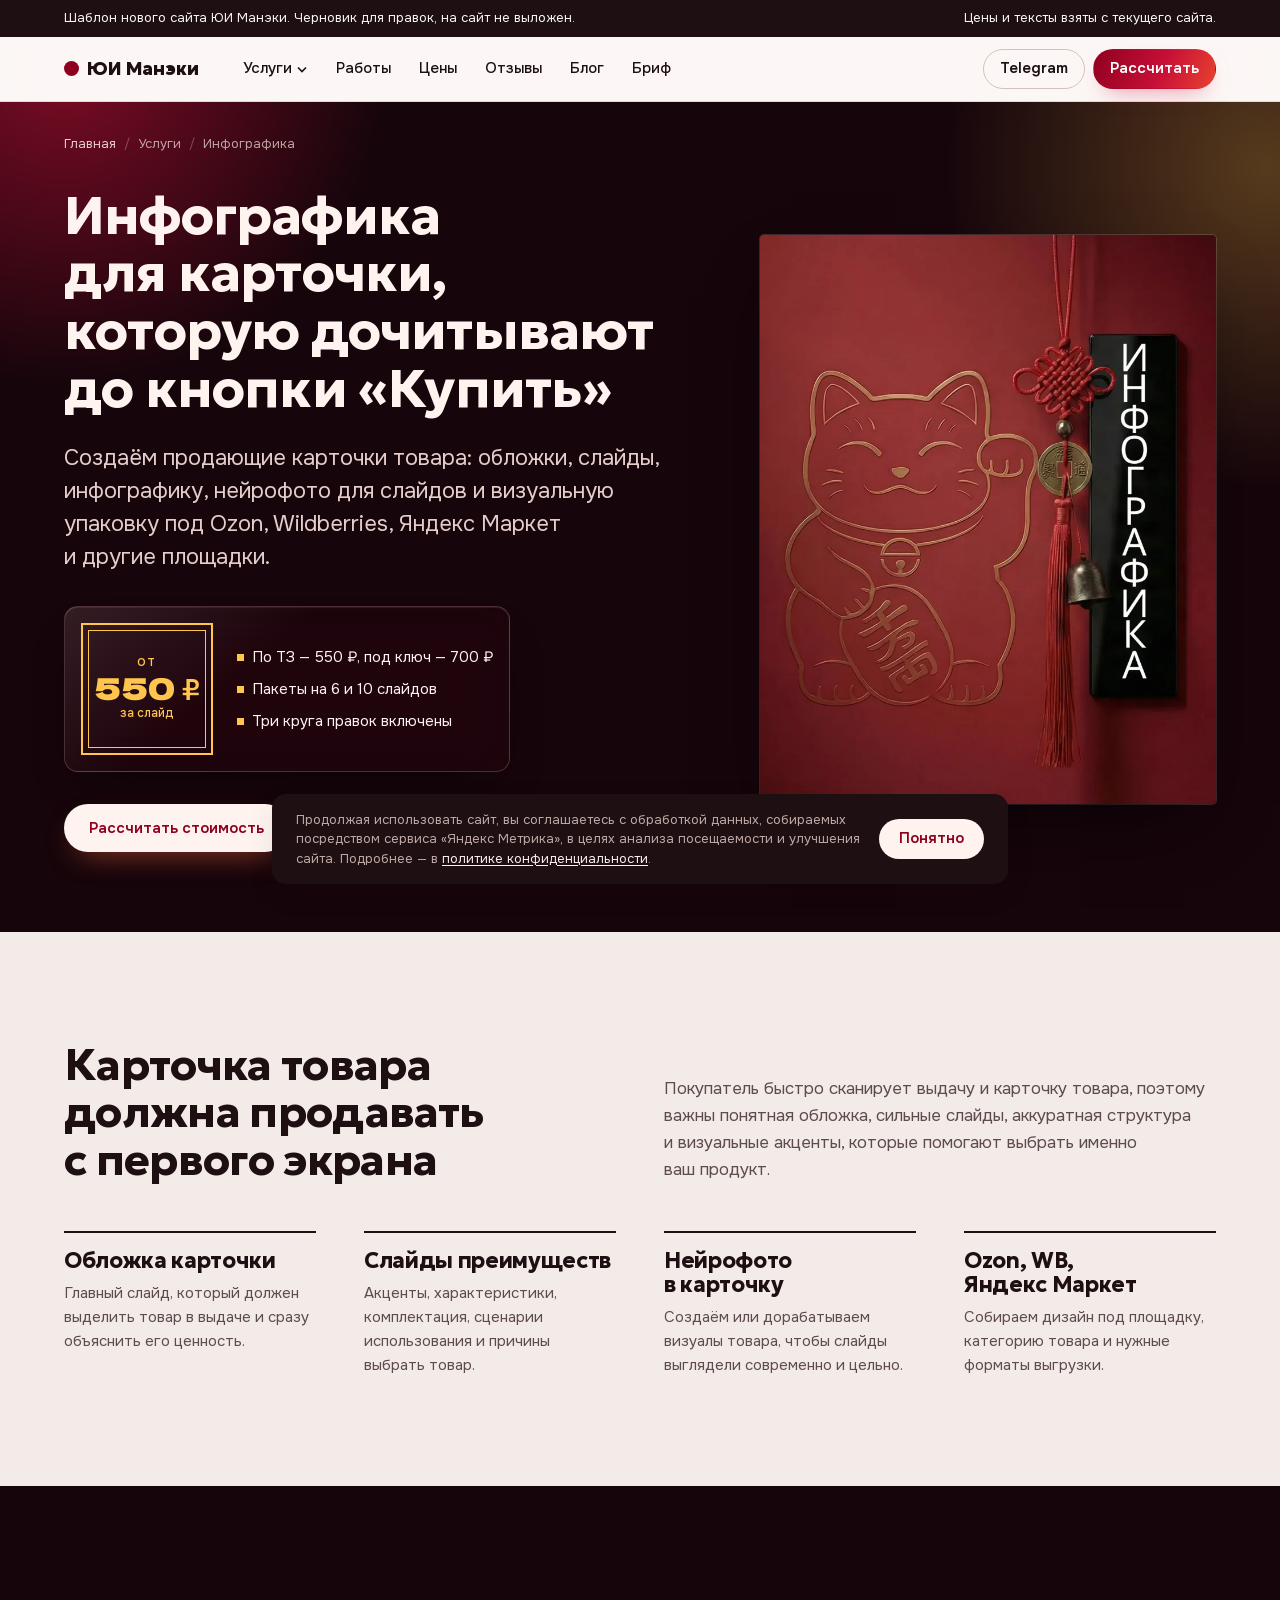
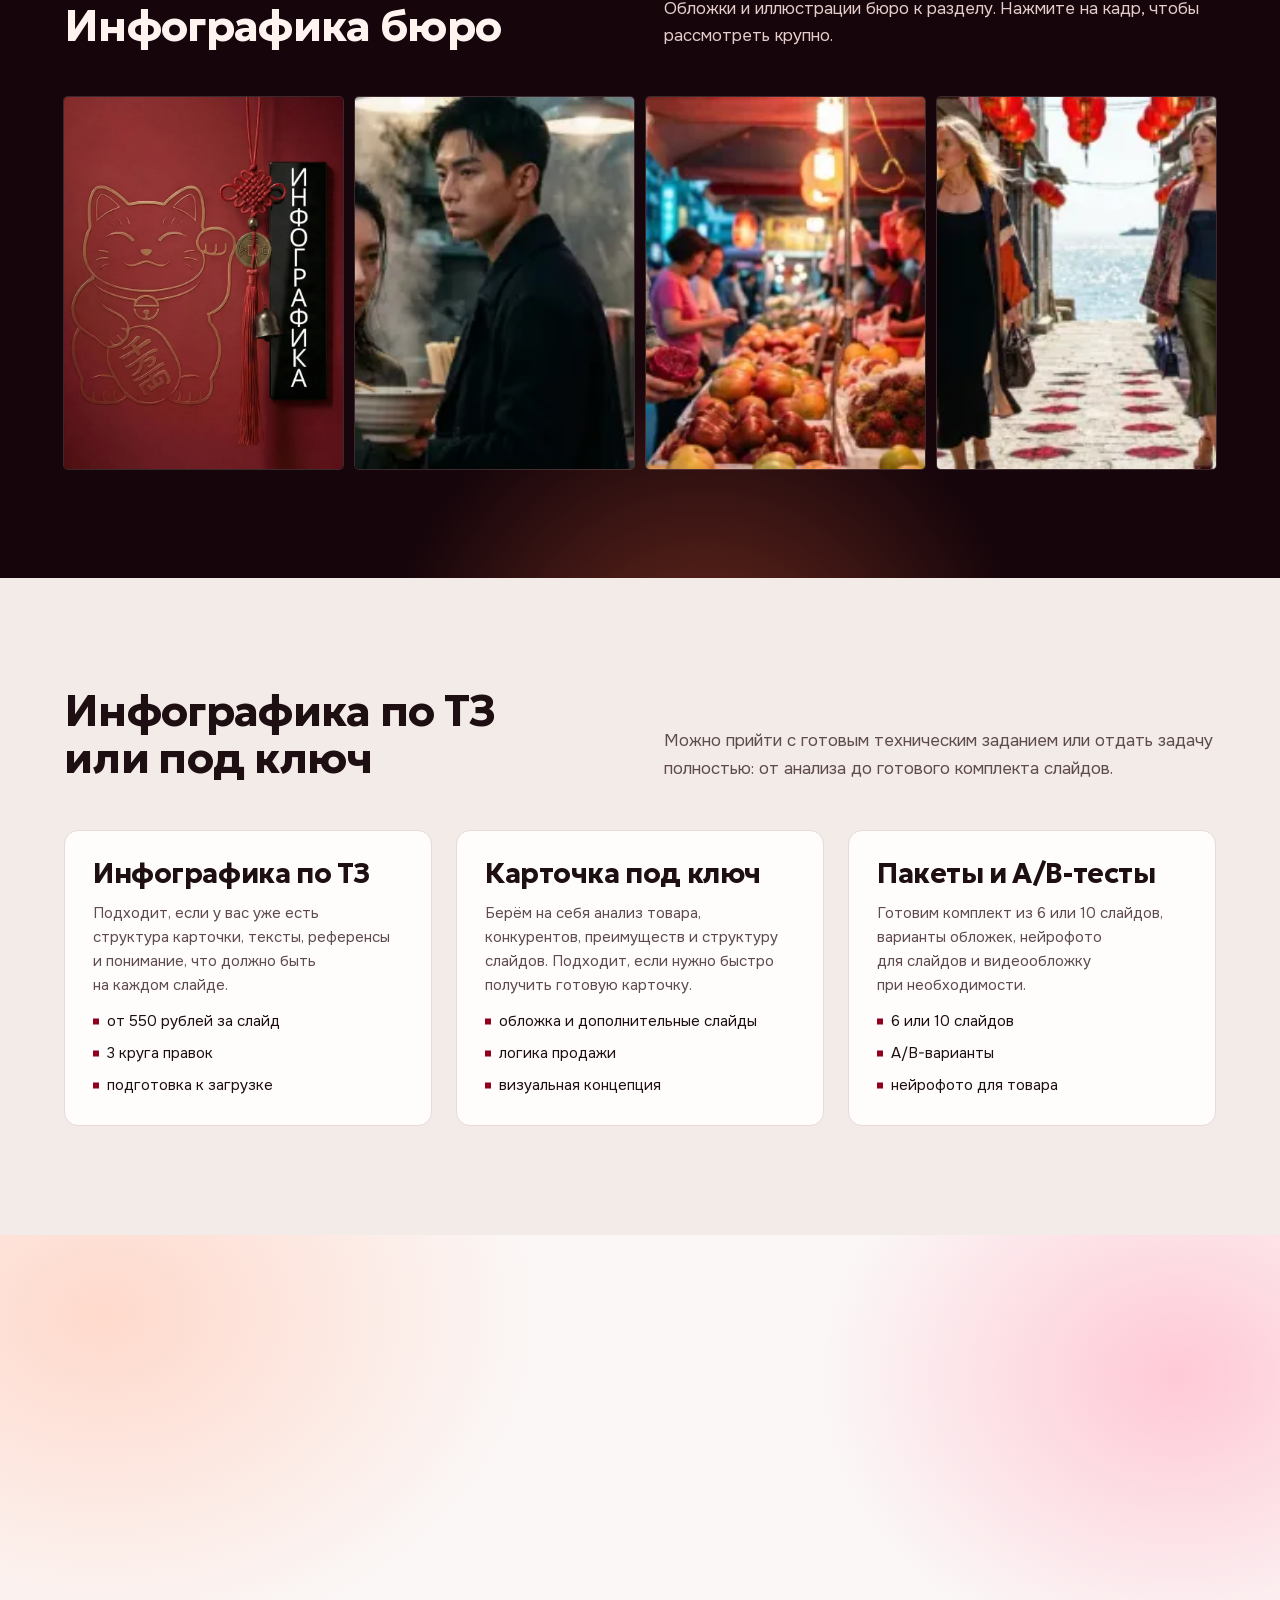
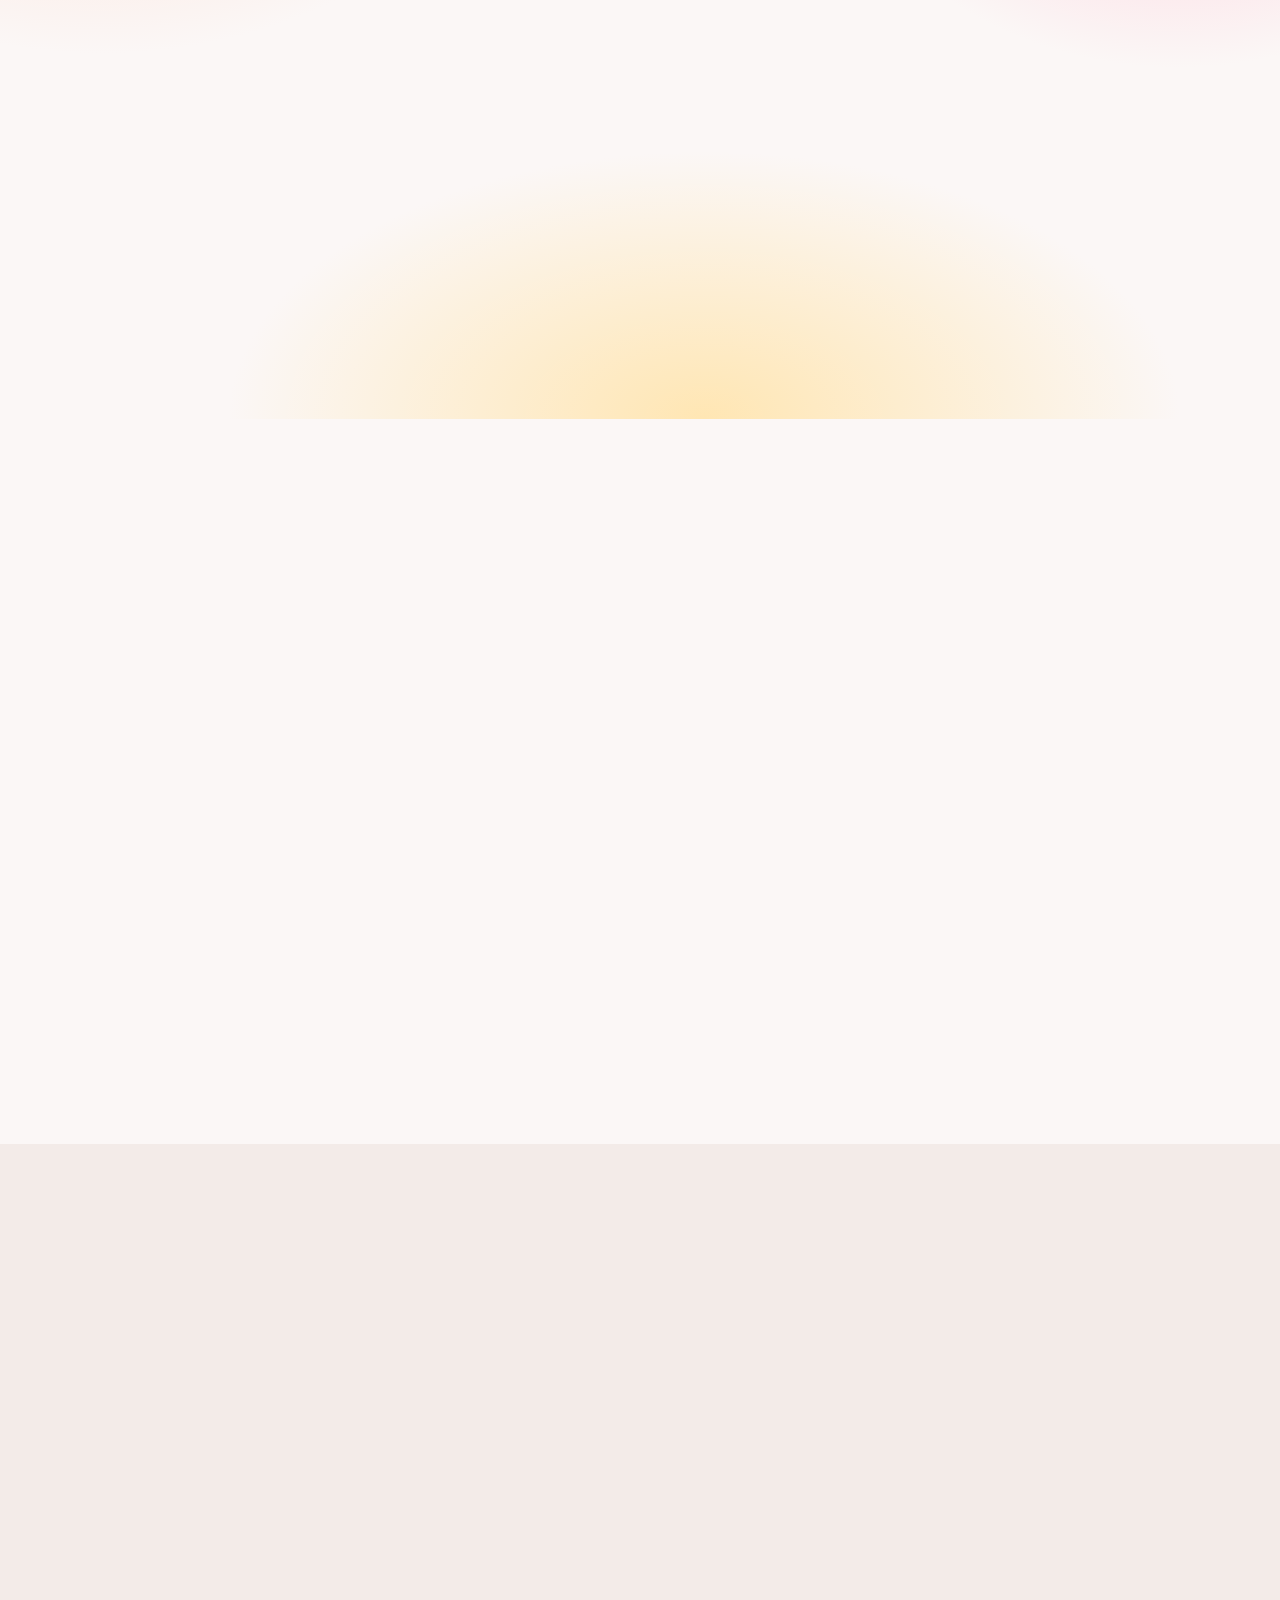
==== commit ec5dc2f4: "Калькулятор инфографики: только пакеты 6 и 10 слайдов и формат Убраны счётчик слайдов и доплаты за н" ====
--- a/infografika-dlya-marketpleisov.html
+++ b/infografika-dlya-marketpleisov.html
@@ -125,14 +125,8 @@
 </div>
 
 <div class="calc__group" data-group="info">
-<div><label class="lbl" for="c-i-qty">Сколько слайдов</label>
-<div class="calc__row"><div class="stepper"><button type="button" data-step="-1" aria-label="Меньше: слайдов">−</button><input id="c-i-qty" type="number" inputmode="numeric" min="1" max="20" value="6"><button type="button" data-step="1" aria-label="Больше: слайдов">+</button></div><div class="quick" data-for="c-i-qty" role="group" aria-label="Пакеты слайдов"><button type="button" data-set="6" aria-pressed="true">6 — пакет</button><button type="button" data-set="10" aria-pressed="false">10 — пакет</button></div></div></div>
+<fieldset><legend>Пакет слайдов</legend><div class="segs"><label class="seg"><input type="radio" name="i-pack" value="6" checked><span>6 слайдов — «Оптимальный»</span></label><label class="seg"><input type="radio" name="i-pack" value="10"><span>10 слайдов — «Расширенный»</span></label></div></fieldset>
 <fieldset><legend>Формат</legend><div class="segs"><label class="seg"><input type="radio" name="i-mode" value="tz" checked><span>По вашему ТЗ</span></label><label class="seg"><input type="radio" name="i-mode" value="key"><span>Под ключ</span></label></div></fieldset>
-<div class="segs" style="display:grid;gap:.75rem">
-<label class="chk"><input type="checkbox" id="c-i-photo" disabled><span>Нейрофото на каждый слайд<small>300 ₽ за слайд</small></span></label>
-<label class="chk"><input type="checkbox" id="c-i-cover" disabled><span>Видеообложка<small>1 200 ₽</small></span></label>
-<p class="calc__hint" data-info-hint>Нейрофото и оживлённая обложка уже входят в пакет на 6 и 10 слайдов.</p>
-</div>
 </div>
 
 <div class="calc__group" data-group="video" hidden>
